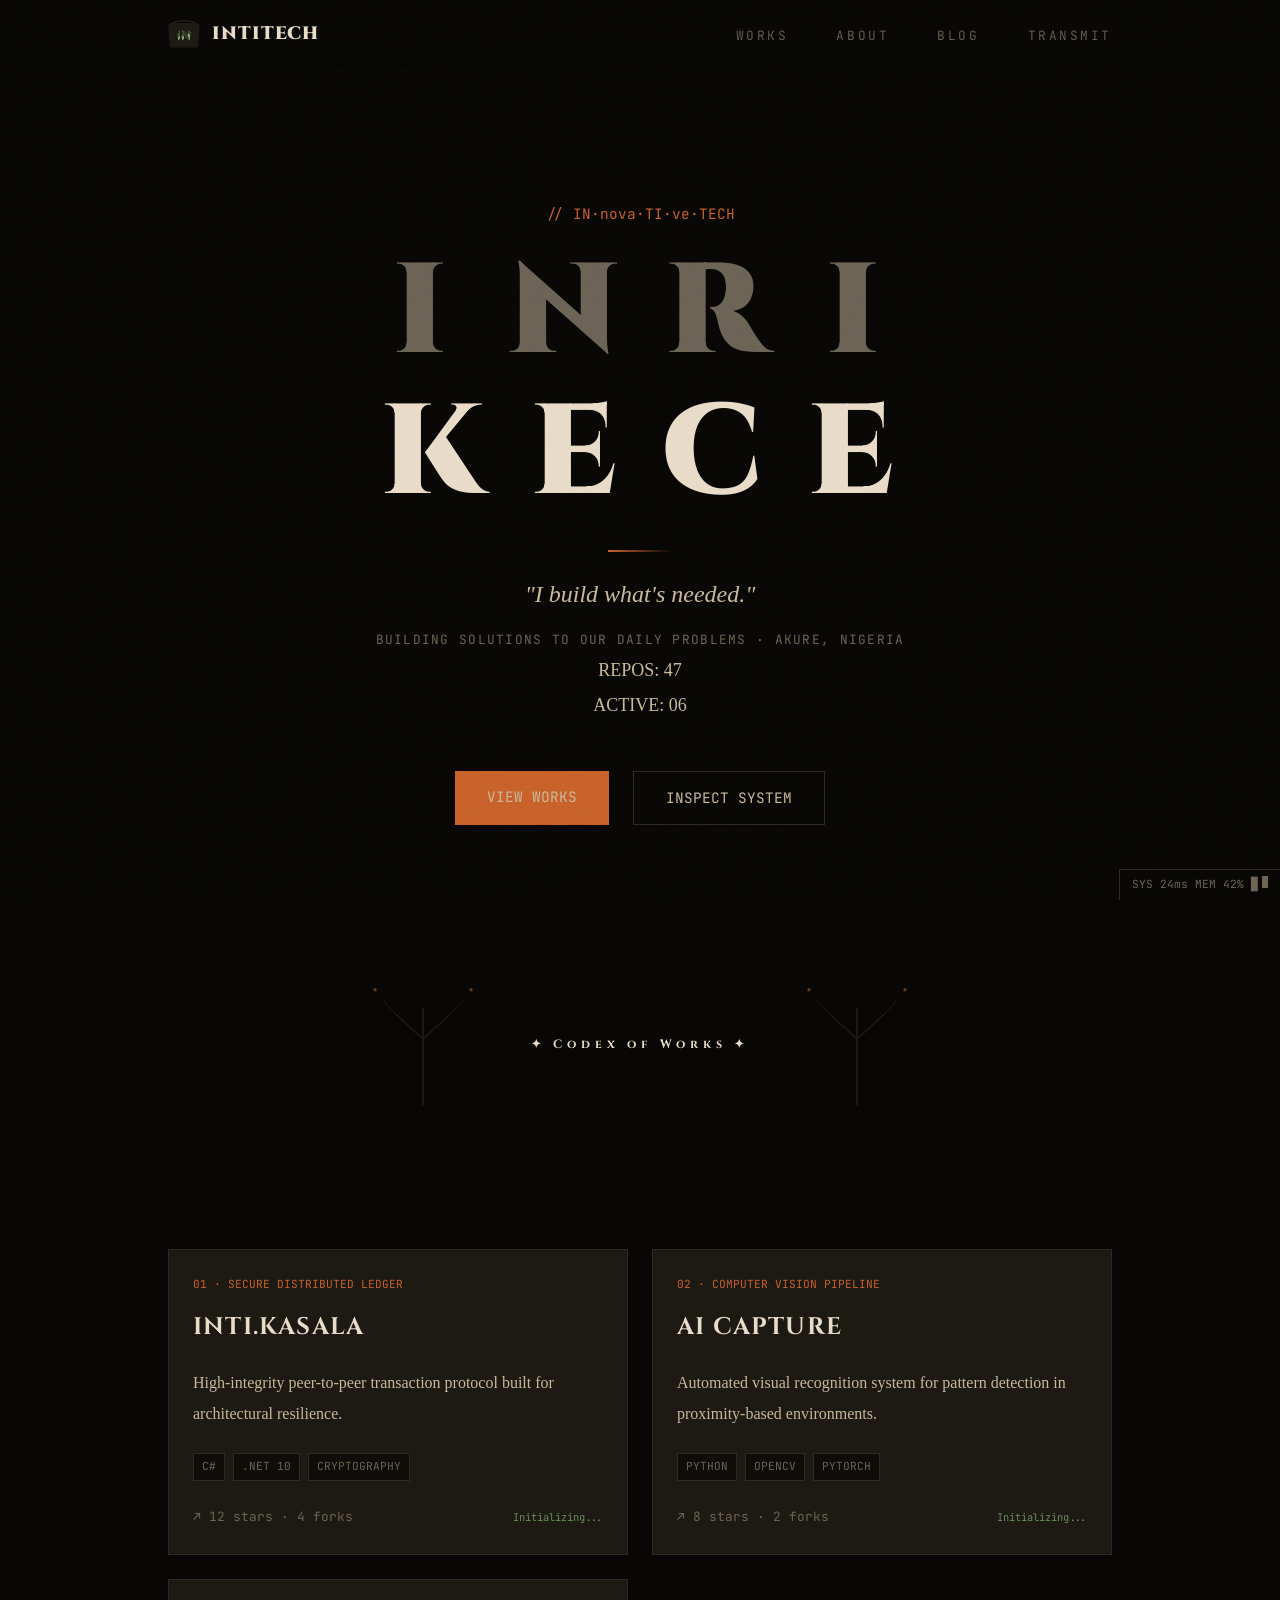
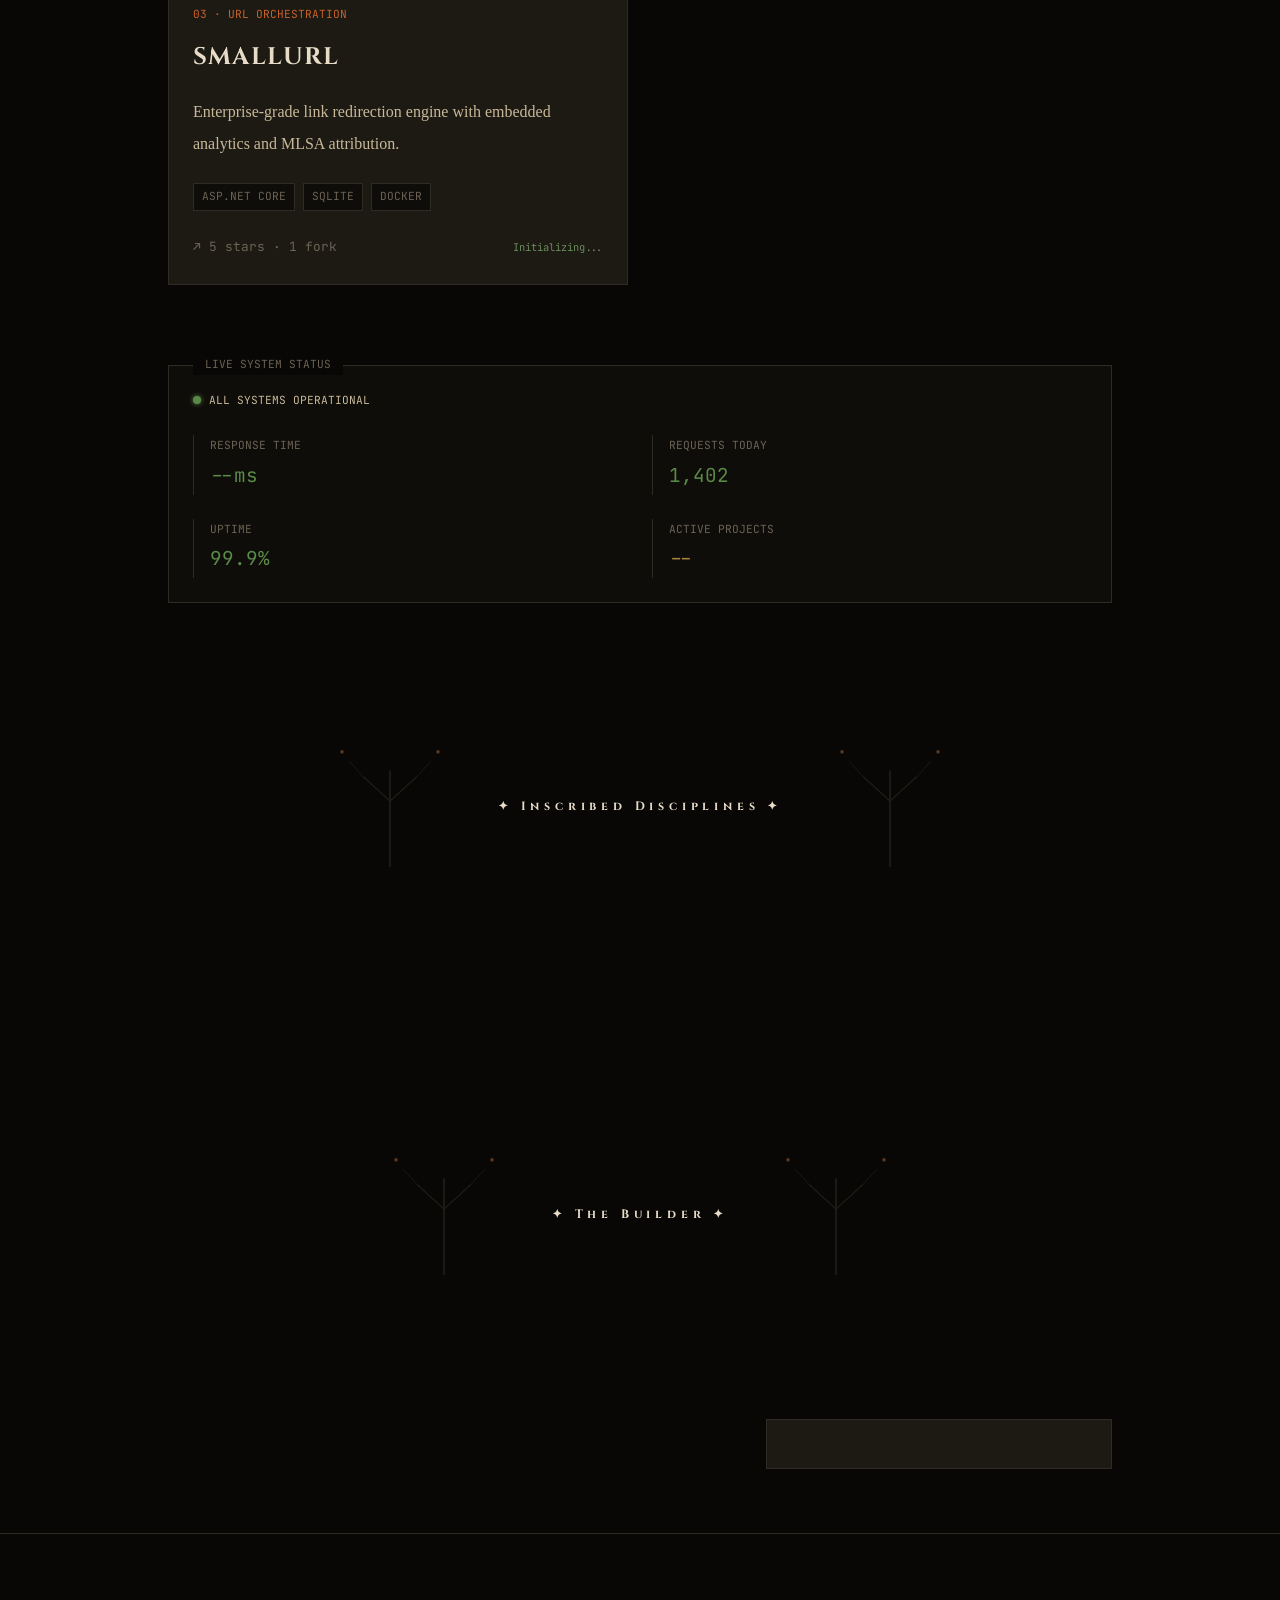
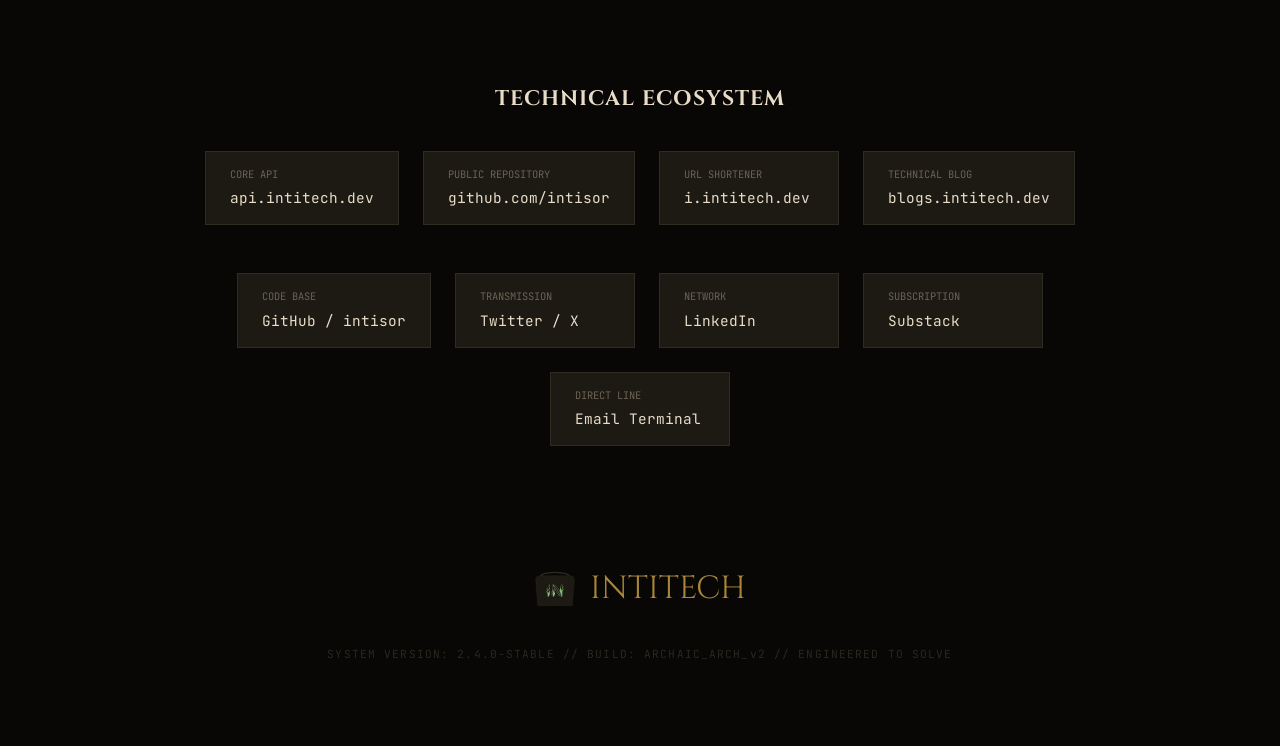
==== index.html @ 41f49d47 "fix: add personalization" ====
<!DOCTYPE html>
<html lang="en">
<head>
    <meta charset="UTF-8">
    <meta name="viewport" content="width=device-width, initial-scale=1.0">
    <title>INTITECH — I build what's needed.</title>
    <meta name="description" content="INTITECH — The personal brand of Abdulawwal Intisor Mawupego. Backend Engineer building fast, resource-efficient systems. Akure, Nigeria.">
    
    <!-- Google Fonts -->
    <link rel="preconnect" href="https://fonts.googleapis.com">
    <link rel="preconnect" href="https://fonts.gstatic.com" crossorigin>
    <link href="https://fonts.googleapis.com/css2?family=Cinzel:wght@400;700;900&family=IM+Fell+English:ital@0;1&family=JetBrains+Mono:wght@300;400;500&display=swap" rel="stylesheet">
    
    <link rel="stylesheet" href="style.css">
    <link rel="icon" type="image/svg+xml" href="favicon.svg">
    
    <!-- SVG Symbols Library -->
    <svg style="display: none;">
        <!-- Karakul Cap Logo (High-Fidelity) -->
        <symbol id="karakul-cap" viewBox="-60 -20 120 120">
            <!-- Shadow -->
            <ellipse cx="0" cy="90" rx="52" ry="4" fill="#080705" opacity="0.5"/>
            <!-- Karakul Cap Body -->
            <path class="cap-body" d="M -52 90 L -58 12 Q -58 0 -44 0 L 44 0 Q 58 0 58 12 L 52 90 Z" fill="#1c1a13"/>
            <!-- Folded Rim (High-Fidelity) -->
            <path class="cap-rim" d="M -44 0 Q -44 -10 0 -12 Q 44 -10 44 0 L 38 0 Q 38 -6 0 -8 Q -38 -6 -38 0 Z" fill="#2e2b22"/>
            <!-- Center Seam -->
            <line class="cap-seam" x1="0" y1="-8" x2="0" y2="90" stroke="#2e2b22" stroke-width="0.5" stroke-dasharray="2 1"/>

            <!-- Leaf Venation "IN" Geometry (High-Fidelity Extract) -->
            <g class="vein-letters" fill="var(--sprout)" stroke="none">
                <path d="M158.600 170.383 C 149.532 175.714,145.675 184.743,145.319 201.469 C 145.080 212.722,145.095 212.679,142.597 208.916 C 141.783 207.690,140.612 206.128,139.995 205.444 C 139.378 204.760,138.541 203.804,138.136 203.320 C 137.062 202.036,133.492 199.200,132.950 199.200 C 131.736 199.200,132.080 200.529,133.656 201.930 C 136.698 204.632,138.218 206.189,139.194 207.600 C 139.726 208.370,140.276 209.090,140.415 209.200 C 140.924 209.602,143.104 213.894,143.977 216.215 C 144.752 218.275,144.905 219.636,145.092 226.194 C 145.335 234.676,145.156 235.042,142.962 230.559 C 142.381 229.371,141.747 228.400,141.553 228.400 C 141.359 228.400,141.200 228.164,141.200 227.875 C 141.200 227.587,140.885 227.002,140.500 226.575 C 140.115 226.148,139.262 225.079,138.604 224.200 C 136.574 221.485,133.079 218.369,132.200 218.490 C 130.893 218.670,131.241 219.317,134.501 222.773 C 139.005 227.546,142.199 232.634,143.558 237.200 C 143.852 238.190,144.274 239.540,144.494 240.200 C 144.714 240.860,144.987 245.960,145.099 251.533 C 145.316 262.275,145.342 262.397,147.231 261.649 C 149.295 260.832,154.275 256.185,156.289 253.198 C 157.933 250.759,159.577 247.091,160.321 244.200 C 160.547 243.320,160.964 241.880,161.247 241.000 C 161.779 239.346,162.314 172.107,161.811 170.103 C 161.515 168.923,161.008 168.967,158.600 170.383 M183.887 169.446 C 183.729 169.604,183.599 177.038,183.597 185.967 C 183.594 203.722,183.370 206.970,181.813 211.889 C 180.953 214.606,178.077 220.437,177.220 221.200 C 177.097 221.310,176.509 222.053,175.915 222.850 C 175.321 223.648,173.635 225.484,172.167 226.930 C 170.380 228.690,169.577 229.764,169.737 230.179 C 170.106 231.141,170.665 230.937,172.709 229.100 C 174.562 227.434,175.040 226.948,177.050 224.679 C 178.308 223.259,182.000 217.622,182.000 217.120 C 182.000 216.691,183.009 215.600,183.405 215.600 C 183.850 215.600,183.318 229.324,182.824 230.600 C 180.747 235.967,176.673 241.320,171.900 244.953 C 170.321 246.155,169.994 247.069,171.005 247.457 C 172.331 247.966,180.272 240.474,181.679 237.387 C 181.926 236.844,182.280 236.400,182.464 236.400 C 182.649 236.400,182.800 236.130,182.800 235.800 C 182.800 235.470,182.980 235.200,183.200 235.200 C 183.459 235.200,183.600 239.859,183.600 248.376 C 183.600 262.833,183.519 262.422,186.144 261.226 C 189.199 259.834,192.030 257.477,194.343 254.400 C 194.922 253.630,195.486 252.910,195.598 252.800 C 196.741 251.670,199.275 244.733,199.815 241.255 C 199.964 240.295,200.101 232.150,200.120 223.155 C 200.139 214.160,200.222 206.800,200.306 206.800 C 200.723 206.800,201.575 208.156,203.324 211.606 C 207.090 219.032,210.354 224.732,213.946 230.156 C 216.131 233.456,219.637 238.472,219.986 238.800 C 220.104 238.910,220.828 239.810,221.596 240.800 C 227.142 247.950,235.831 255.393,242.000 258.276 C 246.832 260.534,247.617 260.806,251.744 261.653 C 254.953 262.312,254.705 263.788,254.917 242.727 C 255.072 227.363,255.222 223.424,255.715 221.800 C 258.117 213.884,260.510 209.853,266.091 204.323 C 268.518 201.918,269.263 200.400,268.017 200.400 C 266.645 200.400,258.819 208.471,258.805 209.900 C 258.802 210.175,258.641 210.400,258.447 210.400 C 258.252 210.400,257.990 210.715,257.864 211.100 C 257.500 212.210,255.796 214.935,255.379 215.074 C 255.150 215.150,255.000 212.539,255.000 208.500 C 255.000 201.153,255.456 199.199,258.071 195.328 C 258.692 194.408,259.200 193.545,259.200 193.411 C 259.200 192.837,264.722 187.276,266.488 186.069 C 268.017 185.025,268.308 183.600,266.993 183.600 C 265.666 183.600,259.729 189.100,257.496 192.400 C 254.812 196.365,255.022 197.133,254.800 182.542 L 254.600 169.400 253.518 169.473 C 250.182 169.697,240.800 179.043,240.800 182.141 C 240.800 182.416,240.651 182.811,240.470 183.020 C 240.288 183.229,239.907 184.210,239.623 185.200 C 239.339 186.190,238.917 187.540,238.684 188.200 C 238.429 188.924,238.195 195.322,238.094 204.321 C 237.907 220.935,237.956 220.725,235.421 215.774 C 231.993 209.078,228.459 202.960,226.888 201.000 C 226.711 200.780,225.958 199.700,225.213 198.600 C 215.675 184.510,201.661 173.398,189.400 170.205 C 186.413 169.427,184.210 169.124,183.887 169.446 M159.800 182.463 C 159.800 192.433,159.285 195.540,157.500 196.333 C 157.335 196.407,157.200 196.645,157.200 196.862 C 157.200 197.079,156.975 197.486,156.700 197.765 C 156.425 198.045,155.750 198.870,155.200 199.600 C 154.650 200.330,154.017 201.123,153.794 201.363 C 152.502 202.754,150.743 205.304,149.630 207.400 C 147.225 211.931,146.996 211.244,147.312 200.439 C 147.696 187.337,149.966 180.905,156.327 174.896 C 159.941 171.483,159.800 171.177,159.800 182.463 M252.600 193.200 C 252.600 214.508,252.502 215.696,251.023 212.344 C 250.230 210.546,247.368 205.596,245.621 203.000 C 244.335 201.089,242.800 197.839,242.800 197.028 C 242.800 196.709,242.644 196.351,242.453 196.233 C 242.262 196.115,241.994 195.249,241.856 194.309 C 241.719 193.369,241.491 191.990,241.350 191.244 C 240.404 186.250,244.609 177.747,250.000 173.754 C 252.737 171.727,252.600 170.702,252.600 193.200 M193.187 173.609 C 193.524 173.778,195.060 174.513,196.600 175.243 C 203.908 178.706,212.720 185.985,218.825 193.600 C 219.795 194.810,220.697 195.890,220.828 196.000 C 221.060 196.193,225.789 203.036,226.600 204.352 C 231.162 211.747,239.200 227.600,239.200 229.201 C 239.200 229.426,239.359 229.923,239.553 230.305 C 239.881 230.950,240.246 231.813,241.159 234.100 C 241.357 234.595,241.792 235.630,242.126 236.400 C 242.461 237.170,243.036 238.610,243.404 239.600 C 244.259 241.895,244.802 243.220,245.247 244.095 C 245.441 244.477,245.600 244.970,245.600 245.192 C 245.600 245.413,246.613 247.942,247.851 250.813 C 250.818 257.693,250.366 257.778,244.935 251.366 C 244.019 250.285,242.939 249.010,242.535 248.534 C 242.131 248.057,241.499 247.307,241.131 246.866 C 238.269 243.434,225.600 223.472,225.600 222.394 C 225.600 222.177,225.441 222.000,225.247 222.000 C 225.052 222.000,224.793 221.685,224.670 221.300 C 224.548 220.915,223.834 219.520,223.084 218.200 C 222.333 216.880,221.215 214.900,220.598 213.800 C 219.981 212.700,218.219 209.730,216.682 207.200 C 215.145 204.670,213.538 201.984,213.112 201.231 C 212.195 199.612,209.168 195.087,208.811 194.800 C 208.674 194.690,208.125 193.970,207.592 193.200 C 206.346 191.401,206.664 191.816,202.031 185.963 C 199.838 183.193,196.189 179.079,193.922 176.820 C 189.831 172.744,189.620 171.822,193.187 173.609 M193.155 179.100 C 195.309 181.245,197.955 184.080,199.036 185.400 C 200.116 186.720,201.099 187.890,201.219 188.000 C 201.340 188.110,201.874 188.830,202.406 189.600 C 202.938 190.370,203.598 191.232,203.873 191.515 C 204.147 191.798,204.687 192.563,205.072 193.215 C 205.457 193.867,205.914 194.400,206.086 194.400 C 206.259 194.400,206.400 194.625,206.401 194.900 C 206.401 195.175,206.941 196.030,207.600 196.800 C 208.259 197.570,208.799 198.425,208.799 198.700 C 208.800 198.975,208.951 199.200,209.136 199.200 C 209.320 199.200,209.682 199.605,209.940 200.100 C 210.198 200.595,210.722 201.479,211.104 202.065 C 212.184 203.718,217.377 212.391,218.490 214.400 C 219.038 215.390,219.872 216.875,220.343 217.700 C 221.688 220.054,222.807 222.064,223.740 223.800 C 224.213 224.680,224.690 225.490,224.800 225.600 C 224.910 225.710,225.242 226.230,225.538 226.755 C 226.994 229.341,227.795 230.658,231.404 236.400 C 233.547 239.810,235.422 242.690,235.570 242.800 C 235.718 242.910,236.271 243.630,236.800 244.400 C 237.329 245.170,237.861 245.890,237.982 246.000 C 238.103 246.110,239.012 247.279,240.001 248.597 C 240.990 249.916,243.385 252.644,245.322 254.660 C 248.487 257.953,249.289 259.479,247.316 258.456 C 246.922 258.251,245.340 257.487,243.800 256.756 C 237.760 253.892,229.393 247.107,224.368 241.000 C 221.961 238.074,218.372 233.114,216.263 229.800 C 211.810 222.800,210.672 220.983,209.745 219.400 C 208.452 217.193,199.588 199.501,198.421 196.800 C 195.654 190.393,190.823 180.015,188.507 175.500 C 187.883 174.285,189.848 175.807,193.155 179.100 M187.954 179.059 C 188.749 180.612,189.920 183.034,190.556 184.441 C 191.191 185.849,192.384 188.440,193.206 190.200 C 198.285 201.071,198.000 199.447,198.000 217.466 C 198.000 225.900,197.851 232.800,197.670 232.800 C 197.488 232.800,196.462 231.090,195.390 229.000 C 194.317 226.910,193.296 225.200,193.120 225.200 C 192.944 225.200,192.800 225.007,192.800 224.772 C 192.800 224.537,192.242 223.533,191.560 222.541 C 186.474 215.150,185.865 212.024,185.699 192.460 C 185.544 174.139,185.516 174.300,187.954 179.059 M159.921 206.719 L 159.733 215.839 158.464 218.219 C 157.766 219.529,156.646 221.230,155.975 222.000 C 153.530 224.805,149.883 229.819,149.069 231.495 C 148.610 232.439,148.047 233.149,147.817 233.073 C 147.238 232.881,147.062 223.349,147.569 219.528 C 148.534 212.239,150.776 208.035,158.784 198.500 C 160.065 196.974,160.114 197.332,159.921 206.719 M242.276 201.141 C 242.878 202.384,243.512 203.460,243.685 203.533 C 243.858 203.607,244.000 203.987 C 244.000 204.164,245.129 206.174,246.510 208.454 C 252.233 217.907,252.445 218.941,252.690 238.538 C 252.934 258.015,252.908 258.090,249.160 248.600 C 248.030 245.740,246.839 242.770,246.512 242.000 C 246.186 241.230,245.757 240.195,245.559 239.700 C 245.362 239.205,245.032 238.395,244.826 237.900 C 244.621 237.405,244.224 236.280,243.945 235.400 C 243.665 234.520,243.293 233.629,243.118 233.420 C 242.943 233.211,242.800 232.804,242.800 232.516 C 242.800 232.227,242.464 231.228,242.052 230.296 C 240.510 226.798,240.396 225.594,240.297 211.734 C 240.191 196.865,240.195 196.846,242.276 201.141 M187.286 219.100 C 188.368 221.245,189.303 222.903,189.600 223.200 C 189.787 223.387,190.322 224.298,191.362 226.200 C 191.603 226.640,191.890 227.090,192.000 227.200 C 192.110 227.310,192.442 227.830,192.738 228.355 C 193.033 228.880,193.592 229.873,193.979 230.562 C 197.693 237.175,197.593 245.439,193.724 251.787 C 192.257 254.192,187.208 258.800,186.038 258.800 C 185.552 258.800,185.383 217.950,185.867 217.467 C 186.266 217.068,186.256 217.057,187.286 219.100 M159.885 229.710 C 159.664 237.929,159.260 241.509,158.353 243.295 C 158.159 243.677,158.000 244.264,158.000 244.600 C 158.000 244.936,157.836 245.523,157.635 245.905 C 157.434 246.287,156.786 247.645,156.195 248.922 C 154.549 252.477,149.283 258.749,147.908 258.791 C 146.693 258.828,147.089 242.399,148.404 238.200 C 149.336 235.224,151.596 230.598,152.726 229.351 C 153.101 228.938,154.031 227.790,154.793 226.800 C 155.556 225.810,156.283 224.910,156.409 224.800 C 156.535 224.690,157.063 223.970,157.581 223.200 C 158.474 221.874,159.529 220.800,159.939 220.800 C 160.042 220.800,160.018 224.810,159.885 229.710" transform="translate(0, 45) scale(0.4) translate(-200, -215.5)" fill-rule="evenodd" />
            </g>
        </symbol>

        <!-- Branching Fractal (Row 4 - Ornament B) -->
        <symbol id="branch-fractal" viewBox="-50 -100 100 100">
            <line x1="0" y1="0" x2="0" y2="-80" stroke="currentColor" stroke-width="1.5" stroke-linecap="round"/>
            <line x1="0" y1="-55" x2="-22" y2="-75" stroke="currentColor" stroke-width="1" stroke-linecap="round"/>
            <line x1="0" y1="-55" x2="22" y2="-75" stroke="currentColor" stroke-width="1" stroke-linecap="round"/>
            <line x1="-22" y1="-75" x2="-34" y2="-88" stroke="currentColor" stroke-width="0.7" stroke-linecap="round"/>
            <line x1="22" y1="-75" x2="34" y2="-88" stroke="currentColor" stroke-width="0.7" stroke-linecap="round"/>
            <circle cx="-40" cy="-96" r="1.5" fill="var(--ember)" />
            <circle cx="40" cy="-96" r="1.5" fill="var(--ember)" />
        </symbol>

        <!-- Fibonacci Spiral (Row 4 - Ornament A) -->
        <symbol id="phi-spiral" viewBox="-60 -30 120 100">
            <path d="M 0 0 Q 8 0 8 8 M 8 8 Q 8 16 0 16 M 0 16 Q -16 16 -16 0 M -16 0 Q -16 -24 8 -24 M 8 -24 Q 47 -24 47 16 M 47 16 Q 47 55 8 55 M 8 55 Q -55 55 -55 -7" fill="none" stroke="currentColor" stroke-width="0.5" />
        </symbol>

        <!-- Single Leaf Accent -->
        <symbol id="leaf-accent" viewBox="-20 -50 40 100">
            <path d="M 0 -45 Q 18 -30 20 0 Q 18 28 0 38 Q -14 28 -16 0 Q -14 -28 0 -45 Z" fill="none" stroke="currentColor" stroke-width="0.5" opacity="0.3" />
            <line x1="0" y1="-42" x2="0" y2="36" stroke="currentColor" stroke-width="1.2" stroke-linecap="round" />
            <line x1="0" y1="-28" x2="-10" y2="-18" stroke="currentColor" stroke-width="0.7" stroke-linecap="round" />
            <line x1="0" y1="-28" x2="12" y2="-18" stroke="currentColor" stroke-width="0.7" stroke-linecap="round" />
        </symbol>
    </svg>
</head>
<body>

    <!-- Sticky Header -->
    <header class="main-header">
        <div class="container nav-wrap">
            <div class="nav-logo">
                <svg width="32" height="32" viewBox="0 0 120 120"><use href="#karakul-cap" /></svg>
                <span class="cinzel">INTITECH</span>
            </div>
            <nav>
                <ul class="nav-links mono">
                    <li><a href="#works">Works</a></li>
                    <li><a href="#about">About</a></li>
                    <li><a href="https://blogs.intitech.dev" target="_blank">Blog</a></li>
                    <li><a href="#contact">Transmit</a></li>
                </ul>
            </nav>
        </div>
    </header>

    <!-- Hero Section -->
    <section class="hero">
        <!-- Background Ornaments -->


        <div class="ornament-dots" id="phyllotaxis"></div>

        <div class="hero-content">
            <p class="eyebrow">// IN·nova·TI·ve·TECH</p>
            <h1 class="hero-name">
                <div class="inti-word">
                    <span class="shuffle-letter" data-target="I">A</span>
                    <span class="shuffle-letter" data-target="N">A</span>
                    <span class="shuffle-letter" data-target="T">A</span>
                    <span class="shuffle-letter" data-target="I">A</span>
                </div>
                <div class="tech-word">
                    <span class="shuffle-letter" data-target="T">A</span>
                    <span class="shuffle-letter" data-target="E">A</span>
                    <span class="shuffle-letter" data-target="C">A</span>
                    <span class="shuffle-letter" data-target="H">A</span>
                </div>
            </h1>
            <div class="hero-divider"></div>
            <p class="hero-tagline">
                "I build what's needed."<br>
            </p>
            <p class="hero-subtag">BUILDING SOLUTIONS TO OUR DAILY PROBLEMS · AKURE, NIGERIA</p>
            
            <div class="hero-pulse" id="system-pulse">
                <div class="pulse-item">
                    <span class="pulse-label">REPOS:</span>
                    <span class="pulse-value" id="repo-count">47</span>
                </div>
                <div class="pulse-item">
                    <span class="pulse-label">ACTIVE:</span>
                    <span class="pulse-value" id="active-projects-count-hero">06</span>
                </div>
            </div>

            <div class="hero-ctas">
                <a href="#works" class="btn btn-primary">View Works</a>
                <a href="#about" class="btn btn-ghost">Inspect System</a>
            </div>
        </div>
    </section>

    <!-- Works Section -->
    <div class="section-divider">
        <svg class="ornament-branch" style="transform: scaleX(-1);"><use href="#branch-fractal" /></svg>
        <span>✦ Codex of Works ✦</span>
        <svg class="ornament-branch"><use href="#branch-fractal" /></svg>
    </div>
    <section id="works" class="container">
        <div class="pgrid" id="project-grid">
            <!-- Initial Projects (Will be updated by API) -->
            <div class="pcard">
                <div class="ptag">01 · SECURE DISTRIBUTED LEDGER</div>
                <h3 class="pname">Inti.Kasala</h3>
                <p class="pdesc">High-integrity peer-to-peer transaction protocol built for architectural resilience.</p>
                <div class="pstack">
                    <span class="spill">C#</span>
                    <span class="spill">.NET 10</span>
                    <span class="spill">CRYPTOGRAPHY</span>
                </div>
                <div class="pfooter">
                    <div class="pmet">↗ 12 stars · 4 forks</div>
                    <div class="pwork mono">Initializing...</div>
                </div>
            </div>
            <div class="pcard">
                <div class="ptag">02 · COMPUTER VISION PIPELINE</div>
                <h3 class="pname">AI Capture</h3>
                <p class="pdesc">Automated visual recognition system for pattern detection in proximity-based environments.</p>
                <div class="pstack">
                    <span class="spill">PYTHON</span>
                    <span class="spill">OPENCV</span>
                    <span class="spill">PYTORCH</span>
                </div>
                <div class="pfooter">
                    <div class="pmet">↗ 8 stars · 2 forks</div>
                    <div class="pwork mono">Initializing...</div>
                </div>
            </div>
            <div class="pcard">
                <div class="ptag">03 · URL ORCHESTRATION</div>
                <h3 class="pname">SmallURL</h3>
                <p class="pdesc">Enterprise-grade link redirection engine with embedded analytics and MLSA attribution.</p>
                <div class="pstack">
                    <span class="spill">ASP.NET CORE</span>
                    <span class="spill">SQLITE</span>
                    <span class="spill">DOCKER</span>
                </div>
                <div class="pfooter">
                    <div class="pmet">↗ 5 stars · 1 fork</div>
                    <div class="pwork mono">Initializing...</div>
                </div>
            </div>
        </div>

        <!-- Live System Status -->
        <div class="system-panel">
            <div class="panel-label">LIVE SYSTEM STATUS</div>
            <div class="status-row">
                <div class="status-dot"></div>
                <span>ALL SYSTEMS OPERATIONAL</span>
            </div>
            <div class="metrics-grid">
                <div class="metric-cell">
                    <div class="m-label">RESPONSE TIME</div>
                    <div class="m-value" id="latency">--ms</div>
                </div>
                <div class="metric-cell">
                    <div class="m-label">REQUESTS TODAY</div>
                    <div class="m-value" id="sys-requests">1,402</div>
                </div>
                <div class="metric-cell">
                    <div class="m-label">UPTIME</div>
                    <div class="m-value">99.9%</div>
                </div>
                <div class="metric-cell">
                    <div class="m-label">ACTIVE PROJECTS</div>
                    <div class="m-value gold" id="active-projects-count">--</div>
                </div>
            </div>
        </div>
    </section>

    <!-- Disciplines -->
    <div class="section-divider">
        <svg class="ornament-branch" style="transform: scaleX(-1);"><use href="#branch-fractal" /></svg>
        <span>✦ Inscribed Disciplines ✦</span>
        <svg class="ornament-branch"><use href="#branch-fractal" /></svg>
    </div>
    <section class="container">
        <div class="swall">
            <div class="sinscription" id="skills-wall">
                <!-- Skills will be injected here -->
            </div>
        </div>
    </section>

    <!-- About Section -->
    <div class="section-divider">
        <svg class="ornament-branch" style="transform: scaleX(-1);"><use href="#branch-fractal" /></svg>
        <span>✦ The Builder ✦</span>
        <svg class="ornament-branch"><use href="#branch-fractal" /></svg>
    </div>
    <section id="about" class="container">
        <div class="about-wrap">
            <div class="about-text" id="about-bio">
                <!-- Bio will be injected here -->
            </div>
                <div class="about-meta reveal" id="about-meta-list">
                    <!-- Meta info will be injected here -->
                </div>
            </div>
        </section>

    <!-- Footer -->
    <footer id="contact">
        <div class="container">
            <div class="ecosystem-header">
                <h3 class="cinzel" style="color: var(--script); margin-bottom: 2rem;">Technical Ecosystem</h3>
            </div>
            
            <div class="ecosystem-grid">
                <a href="https://api.intitech.dev" class="endpoint-link" target="_blank">
                    <span class="e-label">Core API</span>
                    <span class="e-url">api.intitech.dev</span>
                </a>
                <a href="https://github.com/intisor" class="endpoint-link" target="_blank">
                    <span class="e-label">Public Repository</span>
                    <span class="e-url">github.com/intisor</span>
                </a>
                <a href="https://i.intitech.dev" class="endpoint-link" target="_blank">
                    <span class="e-label">URL Shortener</span>
                    <span class="e-url">i.intitech.dev</span>
                </a>
                <a href="https://blogs.intitech.dev" class="endpoint-link" target="_blank">
                    <span class="e-label">Technical Blog</span>
                    <span class="e-url">blogs.intitech.dev</span>
                </a>
            </div>

            <div class="ecosystem-grid socials-row">
                <a href="https://github.com/intisor" class="endpoint-link" target="_blank">
                    <span class="e-label">Code Base</span>
                    <span class="e-url">GitHub / intisor</span>
                </a>
                <a href="https://x.com/intitechdev" class="endpoint-link" target="_blank">
                    <span class="e-label">Transmission</span>
                    <span class="e-url">Twitter / X</span>
                </a>
                <a href="https://linkedin.com/in/intitechdev" class="endpoint-link" target="_blank">
                    <span class="e-label">Network</span>
                    <span class="e-url">LinkedIn</span>
                </a>
                <a href="https://intitech.substack.com" class="endpoint-link" target="_blank">
                    <span class="e-label">Subscription</span>
                    <span class="e-url">Substack</span>
                </a>
                <a href="mailto:hello@intitech.dev" class="endpoint-link">
                    <span class="e-label">Direct Line</span>
                    <span class="e-url">Email Terminal</span>
                </a>
            </div>

            </div>

            <div class="flogo">
                <svg width="40" height="40" viewBox="0 0 120 120" style="margin-right: 15px;"><use href="#karakul-cap" /></svg>
                INTITECH
            </div>
            <p class="mono" style="font-size: 0.7rem; color: var(--sediment); letter-spacing: 0.1em; text-align: center;">
                SYSTEM VERSION: 2.4.0-STABLE // BUILD: ARCHAIC_ARCH_v2 // ENGINEERED TO SOLVE
            </p>
        </div>
    </footer>

    <!-- Ticker -->
    <div class="bottom-ticker">
        SYS <span id="ticker-lat">24</span>ms  MEM 42%  █<span class="cursor"></span>
    </div>

    <script src="script.js"></script>
    
    <!-- JSON-LD -->
    <script type="application/ld+json">
    {
      "@context": "https://schema.org",
      "@graph": [
        {
          "@type": "Person",
          "@id": "https://intitech.dev/#person",
          "name": "Abdulawwal Intisor Mawupego",
          "alternateName": ["Intitech", "Intisor Abdulawwal", "Abdulawwal Intisor"],
          "url": "https://intitech.dev",
          "jobTitle": "Backend Engineer",
          "nationality": "Nigerian",
          "address": { "addressLocality": "Akure", "addressCountry": "NG" },
          "alumniOf": { "name": "Federal University of Technology Akure" },
          "sameAs": [
            "https://github.com/intisor",
            "https://x.com/intitechdev",
            "https://linkedin.com/in/intitechdev",
            "https://intitech.substack.com"
          ]
        }
      ]
    }
    </script>
</body>
</html>
---- style.css ----
:root {
    /* Soil (dark backgrounds) */
    --void: #080705; /* page background */
    --deep-earth: #0f0d09; /* primary surface */
    --topsoil: #1c1a13; /* card backgrounds */
    --sediment: #2e2b22; /* all borders/dividers */
    --ash: #6b6355; /* muted/secondary text */

    /* Clay (warm text/surface) */
    --parchment: #c9b99a; /* primary body text */
    --script: #e8dcc8; /* headings */
    --raw-clay: #a08060; /* mid-tone */
    --terracotta: #7a4f35; /* warm accent */

    /* Heat (primary actions) */
    --ember: #c8612a; /* primary CTA, links, active states */
    --ember-dim: #4a2410; /* ember hover backgrounds */
    --gold: #a8873a; /* logo text */
    --dry-grass: #8a7a2e; /* bridge */

    /* Growth (agro greens) */
    --deep-root: #1a2e1a;
    --moss: #3d5c35;
    --canopy: #5a8a48;
    --sprout: #8ab87a;
    --dew: #c2ddb8;

    /* Spacing */
    --space-xs: 8px;
    --space-sm: 16px;
    --space-md: 24px;
    --space-lg: 48px;
    --space-xl: 80px;
    --section-gap: 120px;
}

* {
    margin: 0;
    padding: 0;
    box-sizing: border-box;
}

html {
    scroll-behavior: smooth;
    background-color: var(--void);
}

a, a:link, a:visited, a:hover, a:active {
    text-decoration: none;
    color: inherit;
}

body {
    background-color: var(--void);
    color: var(--parchment);
    font-family: 'IM Fell English', serif;
    font-size: 16px; /* Base font size slightly smaller for mobile */
    line-height: 1.8;
    overflow-x: hidden;
    position: relative;
}

@media (min-width: 768px) {
    body {
        font-size: 18px;
        line-height: 1.95;
    }
}

/* Texture Overlay */
body::before {
    content: "";
    position: fixed;
    top: 0;
    left: 0;
    width: 100%;
    height: 100%;
    pointer-events: none;
    z-index: 9999;
    opacity: 0.05;
    background-image: url("data:image/svg+xml,%3Csvg viewBox='0 0 200 200' xmlns='http://www.w3.org/2000/svg'%3E%3Cfilter id='noiseFilter'%3E%3CfeTurbulence type='fractalNoise' baseFrequency='0.65' numOctaves='3' stitchTiles='stitch'/%3E%3C/filter%3E%3Crect width='100%25' height='100%25' filter='url(%23noiseFilter)'/%3E%3C/svg%3E");
    mix-blend-mode: overlay;
}

/* Typography */
h1, h2, h3, .cinzel {
    font-family: 'Cinzel', serif;
    text-transform: uppercase;
    letter-spacing: 0.05em;
    color: var(--script);
}

.mono {
    font-family: 'JetBrains Mono', monospace;
    font-weight: 300;
}

/* Layout Utilities */
.container {
    width: 100%;
    max-width: 1200px;
    margin-left: auto;
    margin-right: auto;
    padding: 2rem 1.25rem; /* Default mobile padding */
    box-sizing: border-box;
}

@media (max-width: 340px) { .container { padding-left: 1rem; padding-right: 1rem; } }
@media (min-width: 640px) { .container { padding: 3rem 2.5rem; } }
@media (min-width: 768px) { .container { padding: 4rem 5rem; } }
@media (min-width: 1024px) { .container { padding: 4rem 6rem; } }
@media (min-width: 1280px) { .container { padding: 4rem 8rem; } }

section {
    padding: var(--space-xl) 0; /* Smaller mobile padding */
    position: relative;
}

@media (min-width: 768px) {
    section {
        padding: var(--section-gap) 0;
    }
}

/* Header */
.main-header {
    position: fixed;
    top: 0;
    left: 0;
    width: 100%;
    padding: var(--space-sm) 0;
    z-index: 1000;
    background: linear-gradient(to bottom, var(--void) 60%, transparent);
    backdrop-filter: blur(8px);
}

.main-header .container {
    padding-top: 0;
    padding-bottom: 0;
}

.nav-wrap {
    display: flex;
    justify-content: space-between;
    align-items: center;
}

.nav-logo {
    display: flex;
    align-items: center;
    gap: 12px;
    font-weight: 900;
    color: var(--gold);
}

.nav-links {
    display: flex;
    gap: var(--space-lg);
    list-style: none;
}

.nav-links a {
    text-decoration: none;
    color: var(--ash);
    font-size: 0.8rem;
    text-transform: uppercase;
    letter-spacing: 0.2em;
    transition: color 0.3s ease;
}

.nav-links a:hover {
    color: var(--ember);
}

/* Hero Section */
.hero {
    min-height: 100vh;
    display: flex;
    flex-direction: column;
    justify-content: center;
    align-items: center;
    text-align: center;
    padding: calc(var(--space-xl) * 2.5) var(--space-md) var(--space-xl);
    position: relative;
    overflow: hidden;
}

.hero-content {
    z-index: 10;
}

.eyebrow {
    font-family: 'JetBrains Mono', monospace;
    color: var(--ember);
    margin-bottom: var(--space-sm);
    font-size: 0.9rem;
}

.hero-name {
    font-size: clamp(3rem, 12vw, 8rem);
    font-weight: 900;
    line-height: 1.1;
    margin: 0;
    display: flex;
    flex-direction: column;
    align-items: center;
}

.inti-word { color: var(--ash); }
.tech-word { color: var(--script); }

.shuffle-letter {
    display: inline-block;
    min-width: 0.7em;
}

.hero-divider {
    width: 4rem;
    height: 2px;
    background: linear-gradient(to right, var(--ember), transparent);
    margin: var(--space-md) auto;
}

.hero-tagline {
    font-style: italic;
    font-size: 1.5rem;
    max-width: 600px;
    margin: 0 auto var(--space-sm);
    line-height: 1.5;
}

.hero-subtag {
    font-family: 'JetBrains Mono', monospace;
    color: var(--ash);
    font-size: 0.8rem;
    letter-spacing: 0.1em;
    max-width: 100%;
    overflow-wrap: anywhere;
}

.hero-ctas {
    margin-top: var(--space-lg);
    display: flex;
    gap: var(--space-md);
    justify-content: center;
}

/* Buttons */
.btn {
    font-family: 'JetBrains Mono', monospace;
    text-transform: uppercase;
    padding: 12px 32px;
    font-size: 0.9rem;
    cursor: pointer;
    transition: all 0.3s ease;
    text-decoration: none;
    display: inline-block;
}

.btn-primary {
    background-color: var(--ember);
    color: var(--script);
    border: none;
}

.btn-primary:hover {
    background-color: var(--ember-dim);
}

.btn-ghost {
    background: transparent;
    border: 1px solid var(--sediment);
    color: var(--ash);
}

.btn-ghost:hover {
    border-color: var(--ember);
    color: var(--script);
}

/* Section Divider */
.section-divider {
    display: flex;
    align-items: center;
    justify-content: center;
    gap: var(--space-lg);
    color: var(--script);
    font-family: 'Cinzel', serif;
    font-size: 0.75rem;
    font-weight: 700;
    letter-spacing: 0.4em;
    padding: var(--space-xl) 0;
    text-align: center;
}

/* Project Cards */
.pgrid {
    display: grid;
    grid-template-columns: repeat(auto-fill, minmax(min(100%, 320px), 1fr));
    gap: var(--space-md);
}

.pcard {
    background-color: var(--topsoil);
    border: 1px solid var(--sediment);
    padding: var(--space-md);
    transition: all 0.3s ease;
    display: flex;
    flex-direction: column;
}

.pcard:hover {
    border-color: var(--ember);
    transform: translateY(-5px);
}

.ptag {
    font-family: 'JetBrains Mono', monospace;
    font-size: 0.7rem;
    color: var(--ember);
    margin-bottom: var(--space-xs);
}

.pname {
    font-size: 1.5rem;
    margin-bottom: var(--space-sm);
}

.pdesc {
    font-size: 1rem;
    color: var(--parchment);
    margin-bottom: var(--space-md);
    flex-grow: 1;
}

.pstack {
    display: flex;
    flex-wrap: wrap;
    gap: 8px;
    margin-bottom: var(--space-md);
}

.spill {
    font-family: 'JetBrains Mono', monospace;
    font-size: 0.7rem;
    padding: 2px 8px;
    background-color: var(--deep-earth);
    color: var(--ash);
    border: 1px solid var(--sediment);
}

.pmet {
    font-family: 'JetBrains Mono', monospace;
    font-size: 0.8rem;
    color: var(--ash);
}

.pfooter {
    display: flex;
    justify-content: space-between;
    align-items: center;
    margin-top: auto;
}

.pwork {
    font-size: 0.65rem;
    color: var(--sprout);
    opacity: 0.8;
}

/* Skills Wall - Stone Inscription Style */
.swall {
    text-align: center;
}

.sinscription {
    display: flex;
    flex-wrap: wrap;
    justify-content: center;
    gap: var(--space-md);
    max-width: 900px;
    margin: 0 auto;
}

.sglyph {
    font-family: 'Cinzel', serif;
    font-size: 1.2rem;
    padding: 10px 20px;
    transition: all 0.3s ease;
}

.sglyph.tier-1 { color: var(--parchment); }
.sglyph.tier-2 { color: var(--ash); }
.sglyph.tier-3 { color: var(--sediment); }

.sglyph:hover {
    color: var(--ember);
    text-shadow: 0 0 10px var(--ember-dim);
}

/* Live System Panel */
.system-panel {
    background-color: var(--deep-earth);
    border: 1px solid var(--sediment);
    padding: var(--space-md);
    margin-top: var(--space-xl);
    position: relative;
}

.panel-label {
    position: absolute;
    top: -12px;
    left: 24px;
    background-color: var(--void);
    padding: 0 12px;
    font-family: 'JetBrains Mono', monospace;
    font-size: 0.7rem;
    color: var(--ash);
}

.status-row {
    display: flex;
    align-items: center;
    gap: 8px;
    font-family: 'JetBrains Mono', monospace;
    font-size: 0.7rem;
    margin-bottom: var(--space-md);
}

.status-dot {
    width: 8px;
    height: 8px;
    background-color: var(--canopy);
    border-radius: 50%;
    box-shadow: 0 0 5px var(--canopy);
    animation: pulse 2s infinite;
}

@keyframes pulse {
    0% { opacity: 1; }
    50% { opacity: 0.4; }
    100% { opacity: 1; }
}

.metrics-grid {
    display: grid;
    grid-template-columns: 1fr 1fr;
    gap: var(--space-md);
}

.metric-cell {
    border-left: 1px solid var(--sediment);
    padding-left: 16px;
}

.m-label {
    font-family: 'JetBrains Mono', monospace;
    font-size: 0.7rem;
    color: var(--ash);
}
/* --- SYSTEM PANEL FOOTER --- */
.system-panel-footer {
    display: grid;
    grid-template-columns: repeat(auto-fit, minmax(150px, 1fr));
    gap: 1.5rem;
    padding: 1.5rem;
    background: rgba(255, 255, 255, 0.02);
    border: 1px solid rgba(255, 255, 255, 0.05);
    border-radius: 8px;
    margin: 3rem 0;
    font-family: 'JetBrains Mono', monospace;
    font-size: 0.75rem;
}

.system-panel-footer .sys-item {
    display: flex;
    flex-direction: column;
    gap: 0.4rem;
}

.system-panel-footer .sys-label {
    color: var(--sediment);
    font-size: 0.65rem;
    letter-spacing: 0.05em;
}

.system-panel-footer .sys-value {
    color: var(--script);
    font-weight: 500;
}

.system-panel-footer .status-ok .sys-value {
    color: var(--sprout);
    text-shadow: 0 0 10px rgba(138, 184, 122, 0.3);
}

@media (max-width: 768px) {
    .system-panel-footer {
        grid-template-columns: 1fr 1fr;
    }
}

.m-value {
    font-family: 'JetBrains Mono', monospace;
    font-size: 1.2rem;
    color: var(--canopy);
}

.m-value.gold { color: var(--gold); }

/* Dynamic Hydration Styles */
.loading-state {
    grid-column: 1 / -1;
    text-align: center;
    padding: var(--space-lg);
    color: var(--ash);
    letter-spacing: 0.5em;
    animation: loading-pulse 2s infinite ease-in-out;
}

@keyframes loading-pulse {
    0%, 100% { opacity: 0.3; transform: scale(0.98); }
    50% { opacity: 0.7; transform: scale(1); }
}

/* About Section */
.about-wrap {
    display: grid;
    grid-template-columns: 1.5fr 1fr;
    gap: var(--space-xl);
    align-items: start;
}

.about-opening {
    font-style: italic;
    font-size: 1.4rem;
    margin-bottom: var(--space-md);
    color: var(--script);
}

.about-text p {
    margin-bottom: var(--space-md);
}

.about-meta {
    background-color: var(--topsoil);
    padding: var(--space-md);
    border: 1px solid var(--sediment);
}

.ameta-row {
    display: flex;
    justify-content: space-between;
    padding: 12px 0;
    border-bottom: 1px solid var(--sediment);
    font-family: 'JetBrains Mono', monospace;
    font-size: 0.8rem;
}

.ameta-row:last-child { border-bottom: none; }

.ameta-label { color: var(--ash); }
.ameta-val { color: var(--script); }

/* Ornaments */
.ornament-spiral {
    position: absolute;
    z-index: -1;
    pointer-events: none;
    stroke: var(--sediment);
    opacity: 0.4;
}

.ornament-dots {
    position: absolute;
    top: 0;
    left: 0;
    width: 100%;
    height: 100%;
    z-index: -1;
    opacity: 0.25;
    pointer-events: none;
}

.ornament-branch {
    width: 120px;
    height: 120px;
    stroke: var(--sediment);
    stroke-width: 1px;
    fill: none;
    opacity: 0.6;
    transition: all 0.5s ease;
    color: var(--sediment);
}

.ornament-branch .tip {
    fill: var(--canopy);
    opacity: 0.5;
}

.section-divider:hover .ornament-branch {
    stroke: var(--ember);
    opacity: 1;
}

/* Leaf Ornament for lists/accents */
.leaf-accent {
    width: 24px;
    height: 24px;
    stroke: var(--sediment);
    fill: none;
    display: inline-block;
    vertical-align: middle;
    margin: 0 8px;
}

/* Footer & Social Ecosystem */
footer {
    padding: var(--space-xl) 0;
    border-top: 1px solid var(--sediment);
    text-align: center;
}

.ecosystem-grid {
    display: flex;
    justify-content: center;
    flex-wrap: wrap;
    gap: var(--space-md);
    margin-bottom: var(--space-lg);
}

.endpoint-link {
    display: flex;
    flex-direction: column;
    align-items: flex-start;
    padding: 12px 24px;
    background-color: var(--topsoil);
    border: 1px solid var(--sediment);
    text-decoration: none;
    transition: all 0.3s ease;
    min-width: 180px;
}

.endpoint-link:hover {
    border-color: var(--ember);
    transform: translateY(-3px);
}

.e-label {
    font-family: 'JetBrains Mono', monospace;
    font-size: 0.65rem;
    color: var(--ash);
    text-transform: uppercase;
}

.e-url {
    font-family: 'JetBrains Mono', monospace;
    font-size: 0.9rem;
    color: var(--script);
}

.endpoint-link:hover .e-url {
    color: var(--ember);
}

.flogo {
    font-family: 'Cinzel', serif;
    font-size: 2rem;
    color: var(--gold);
    margin-bottom: var(--space-md);
    display: flex;
    align-items: center;
    justify-content: center;
}

.flinks {
    list-style: none;
    display: flex;
    justify-content: center;
    gap: var(--space-md);
    margin-bottom: var(--space-md);
}

.flinks a {
    font-family: 'JetBrains Mono', monospace;
    text-decoration: none;
    color: var(--ash);
    font-size: 0.9rem;
}

.flinks a:hover {
    color: var(--ember);
}

.fcopy {
    font-family: 'JetBrains Mono', monospace;
    font-size: 0.7rem;
    color: var(--sediment);
}

/* Scroll Ticker */
.bottom-ticker {
    position: fixed;
    bottom: 0;
    right: 0;
    background-color: var(--void);
    padding: 4px 12px;
    font-family: 'JetBrains Mono', monospace;
    font-size: 0.7rem;
    color: var(--ash);
    border-top: 1px solid var(--sediment);
    border-left: 1px solid var(--sediment);
    z-index: 1000;
}

.cursor {
    display: inline-block;
    width: 6px;
    height: 12px;
    background-color: var(--ash);
    margin-left: 4px;
    animation: blink 1s step-end infinite;
}

@keyframes blink {
    50% { opacity: 0; }
}

@media (max-width: 768px) {
    .main-header {
        padding: var(--space-sm) 0;
        background: rgba(8, 7, 5, 0.95);
        backdrop-filter: blur(12px);
    }

    .nav-wrap {
        flex-direction: row;
        justify-content: space-between;
    }

    .nav-links {
        display: none; 
    }

    .nav-logo span {
        font-size: 0.9rem;
    }

    .hero {
        min-height: 100vh;
        padding-top: var(--space-xl);
        padding-bottom: var(--space-xl);
        display: flex;
        flex-direction: column;
        justify-content: center;
    }

    .hero-name { 
        font-size: clamp(3rem, 18vw, 5.5rem);
        margin-top: var(--space-md);
    }

    .hero-tagline {
        font-size: 1.1rem;
        padding: 0 var(--space-xs);
        line-height: 1.4;
    }

    .hero-ctas {
        flex-direction: column;
        width: 100%;
        max-width: 320px;
        margin: var(--space-lg) auto 0;
        gap: 12px;
    }

    .hero-ctas .btn {
        width: 100%;
        padding: 16px;
    }

    .hero-pulse {
        flex-direction: column;
        gap: 10px;
        align-items: center;
        margin-top: var(--space-md);
    }

    .pulse-item {
        background: var(--topsoil);
        padding: 10px 16px;
        border-radius: 4px;
        border: 1px solid var(--sediment);
        width: 100%;
        max-width: 280px;
        display: flex;
        justify-content: space-between;
        font-size: 0.7rem;
    }

    .section-divider {
        gap: var(--space-sm);
        padding: var(--space-lg) 0;
        font-size: 0.65rem;
        letter-spacing: 0.2em;
    }

    .ornament-branch {
        width: 60px;
    }

    .pgrid {
        grid-template-columns: 1fr;
        gap: 20px;
    }

    .pcard {
        padding: var(--space-md);
    }

    .pname {
        font-size: 1.3rem;
    }

    .pdesc {
        font-size: 0.9rem;
        line-height: 1.6;
    }

    .about-wrap { 
        grid-template-columns: 1fr; 
        gap: var(--space-lg); 
    }

    .metrics-grid { 
        grid-template-columns: 1fr; 
        gap: var(--space-sm); 
    }

    .system-panel {
        padding: var(--space-md);
        margin-top: var(--space-lg);
    }

    .metric-cell {
        padding: 12px;
        border-left: none;
        border-bottom: 1px solid var(--sediment);
    }

    .metric-cell:last-child {
        border-bottom: none;
    }

    .m-value {
        font-size: 1.1rem;
    }

    .ecosystem-grid {
        gap: 12px;
    }

    .endpoint-link {
        width: 100%;
        min-width: unset;
        padding: 10px 16px;
    }

    .e-url {
        font-size: 0.8rem;
    }

    .flogo {
        font-size: 1.5rem;
    }
}

/* High-Fidelity SVG Geometry Styles */
.midrib {
    stroke: var(--sprout);
    fill: none;
}

.vein-2 {
    stroke: var(--sprout);
    opacity: 0.7;
}

.cap-body {
    fill: var(--topsoil);
    stroke: var(--sediment);
}

.cap-rim {
    fill: var(--sediment);
}

.cap-seam {
    stroke: var(--sediment);
}

.tip {
    fill: var(--ember);
}
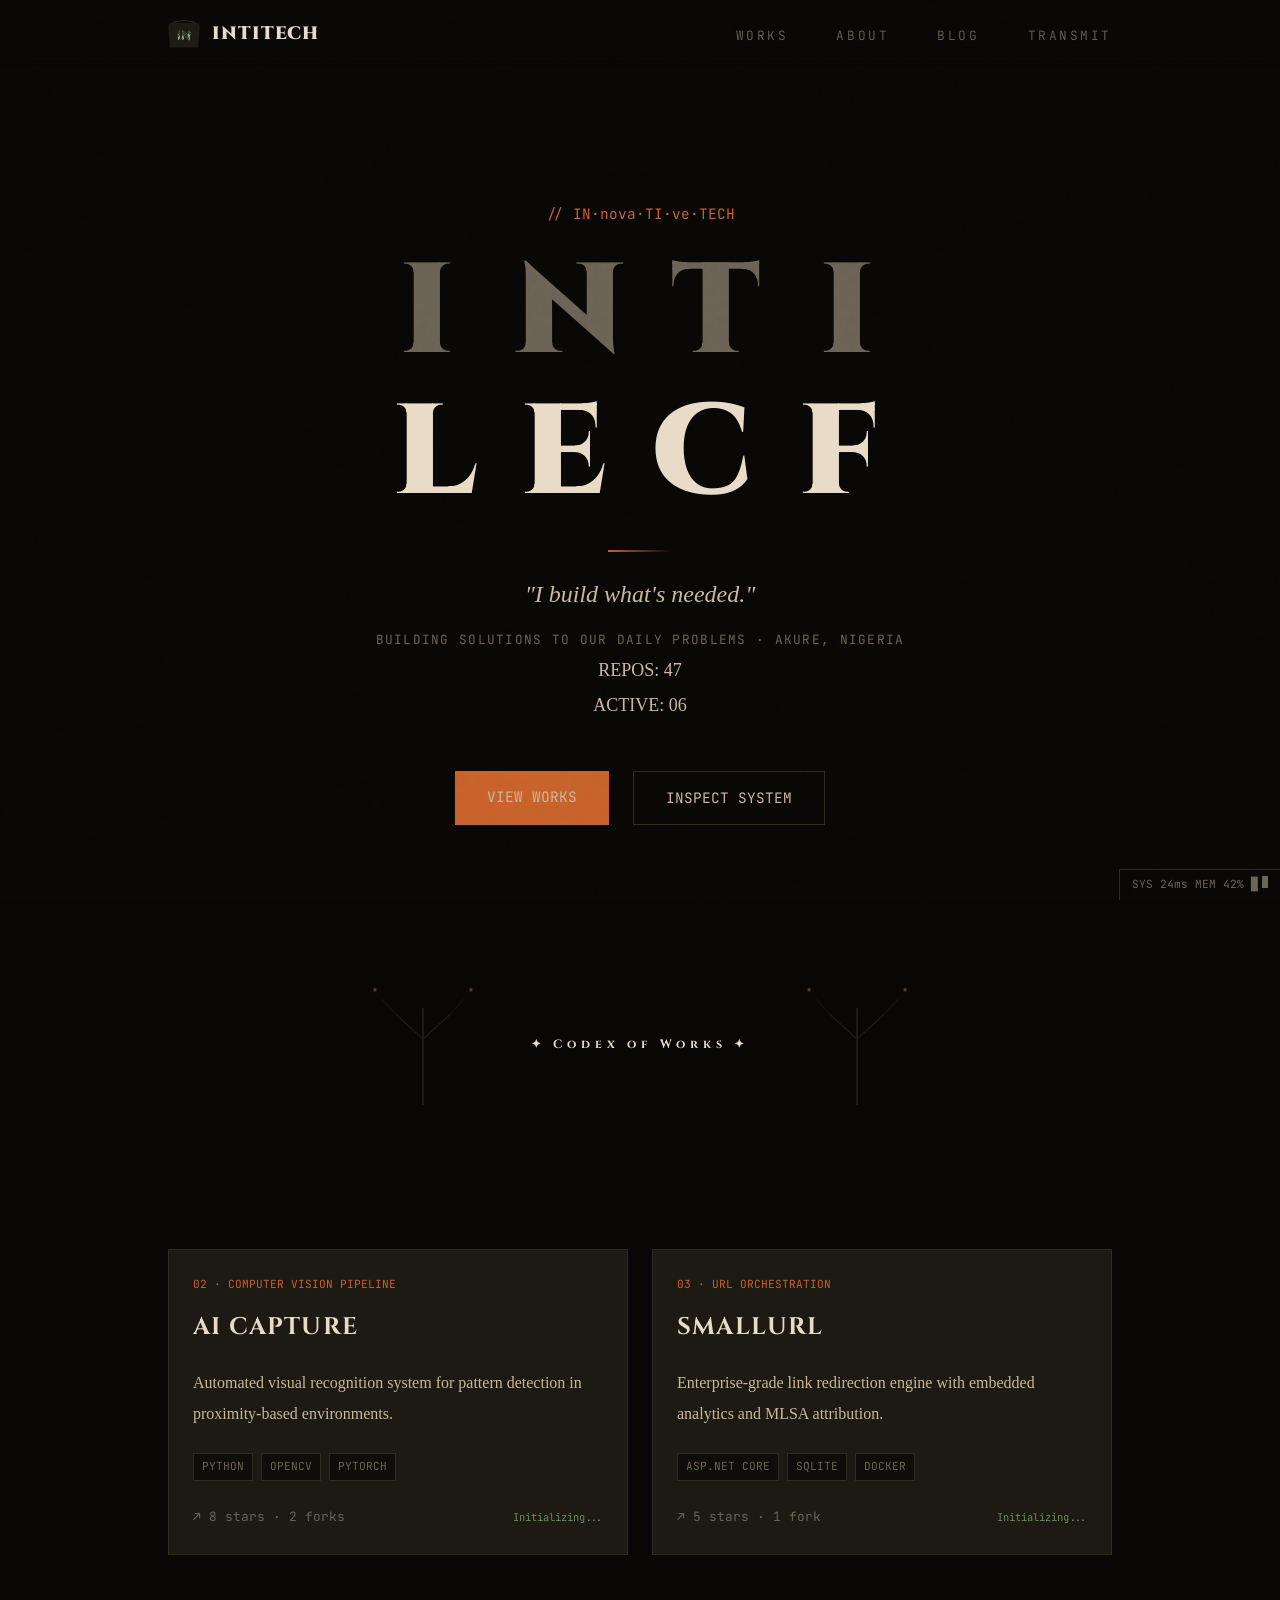
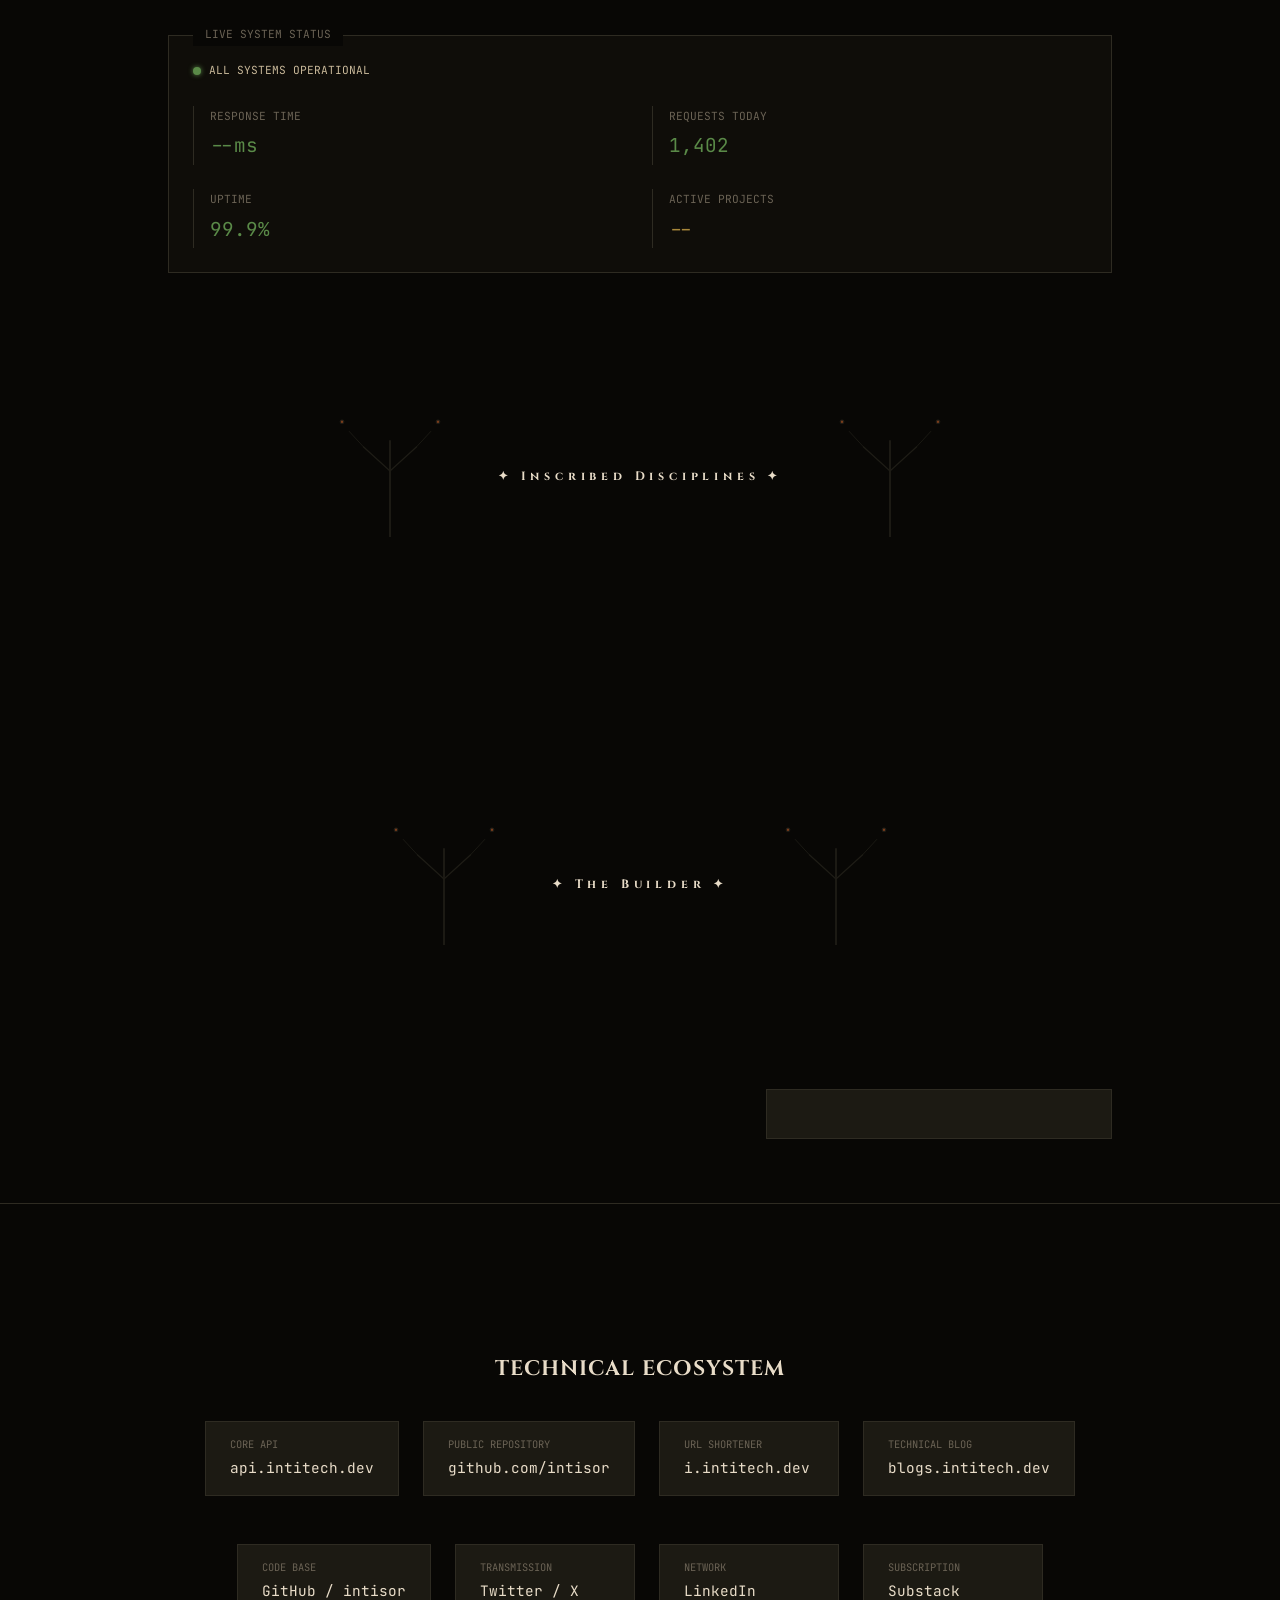
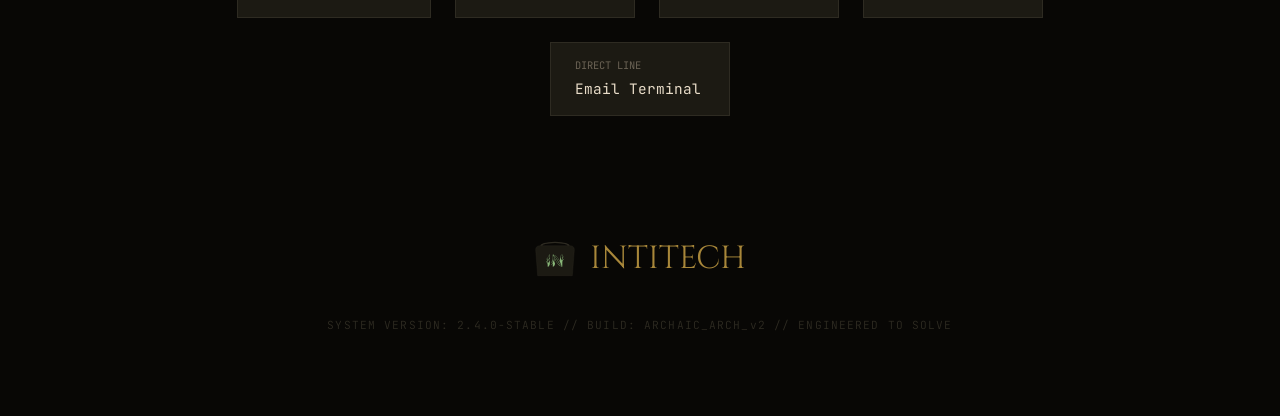
==== commit aed13615: "refactor: remove hardcoded Inti.Kasala project entry from project grid" ====
--- a/index.html
+++ b/index.html
@@ -134,20 +134,6 @@
     <section id="works" class="container">
         <div class="pgrid" id="project-grid">
             <!-- Initial Projects (Will be updated by API) -->
-            <div class="pcard">
-                <div class="ptag">01 · SECURE DISTRIBUTED LEDGER</div>
-                <h3 class="pname">Inti.Kasala</h3>
-                <p class="pdesc">High-integrity peer-to-peer transaction protocol built for architectural resilience.</p>
-                <div class="pstack">
-                    <span class="spill">C#</span>
-                    <span class="spill">.NET 10</span>
-                    <span class="spill">CRYPTOGRAPHY</span>
-                </div>
-                <div class="pfooter">
-                    <div class="pmet">↗ 12 stars · 4 forks</div>
-                    <div class="pwork mono">Initializing...</div>
-                </div>
-            </div>
             <div class="pcard">
                 <div class="ptag">02 · COMPUTER VISION PIPELINE</div>
                 <h3 class="pname">AI Capture</h3>
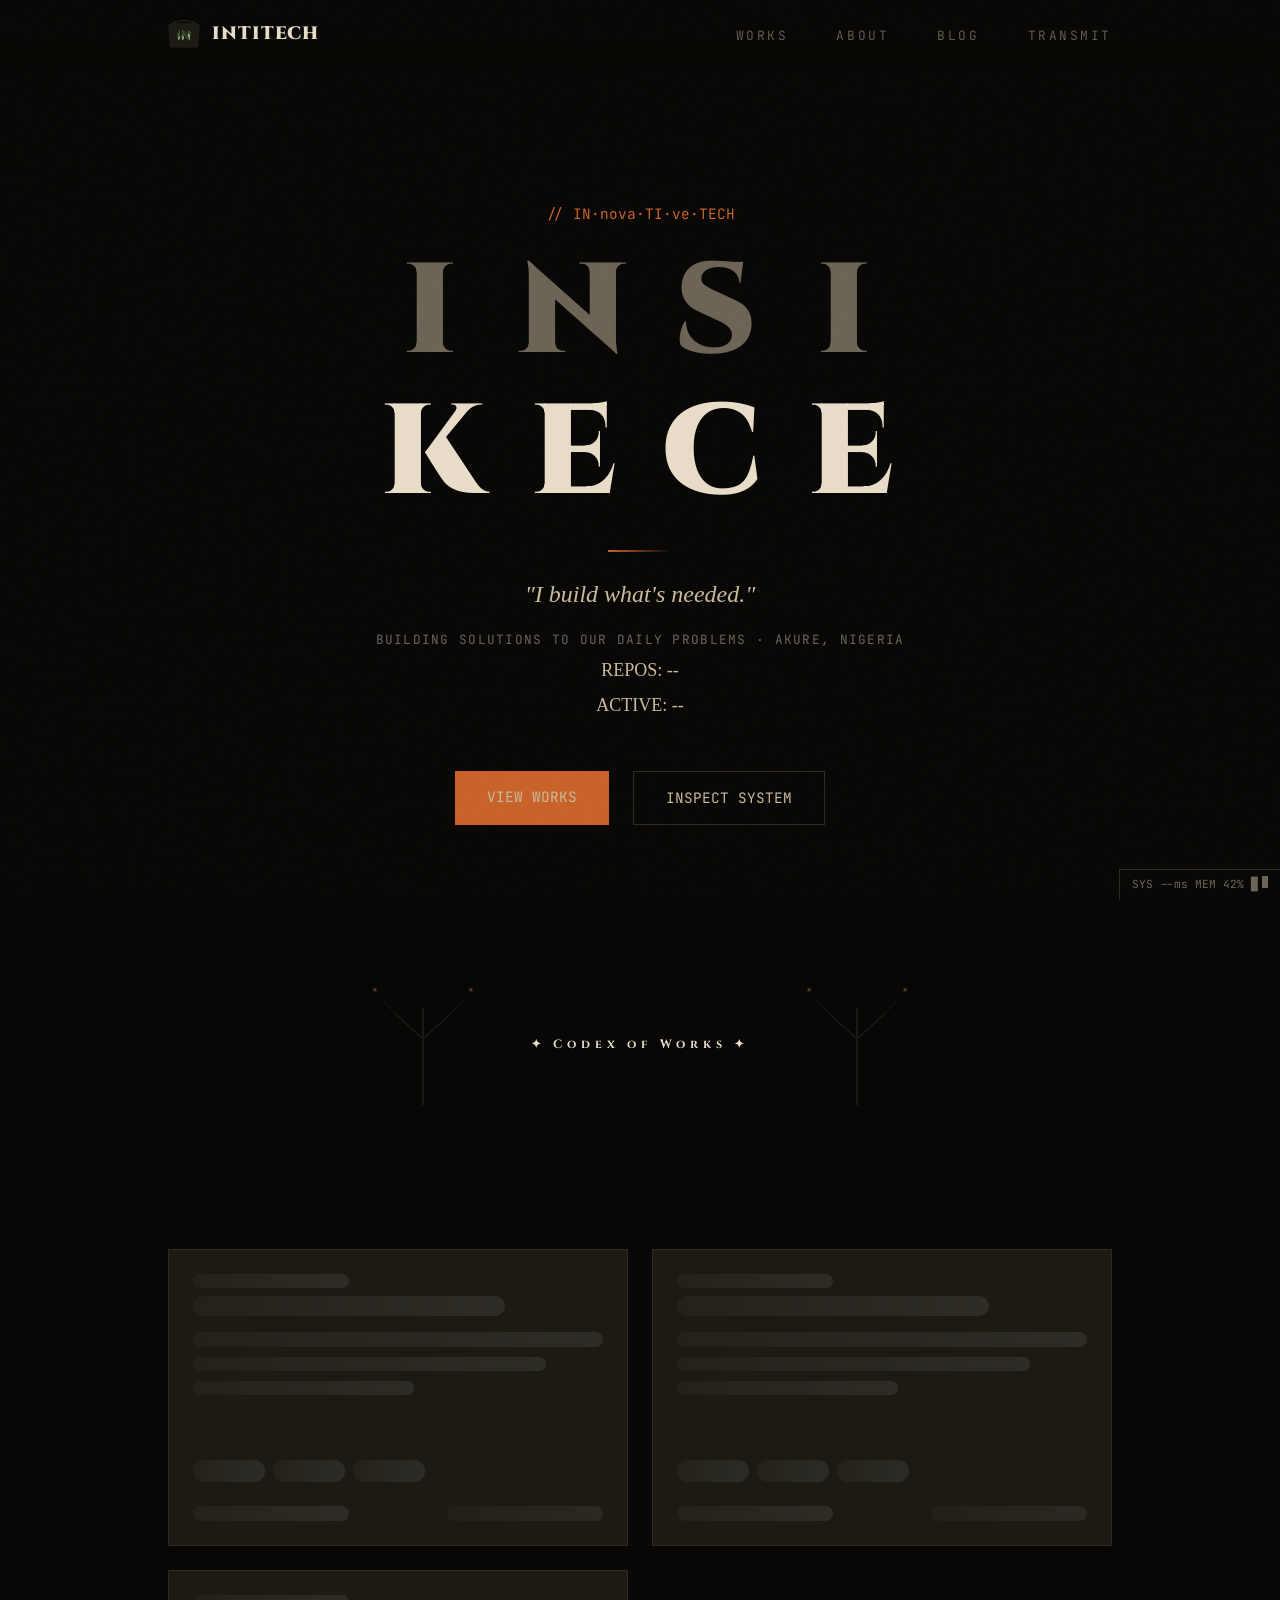
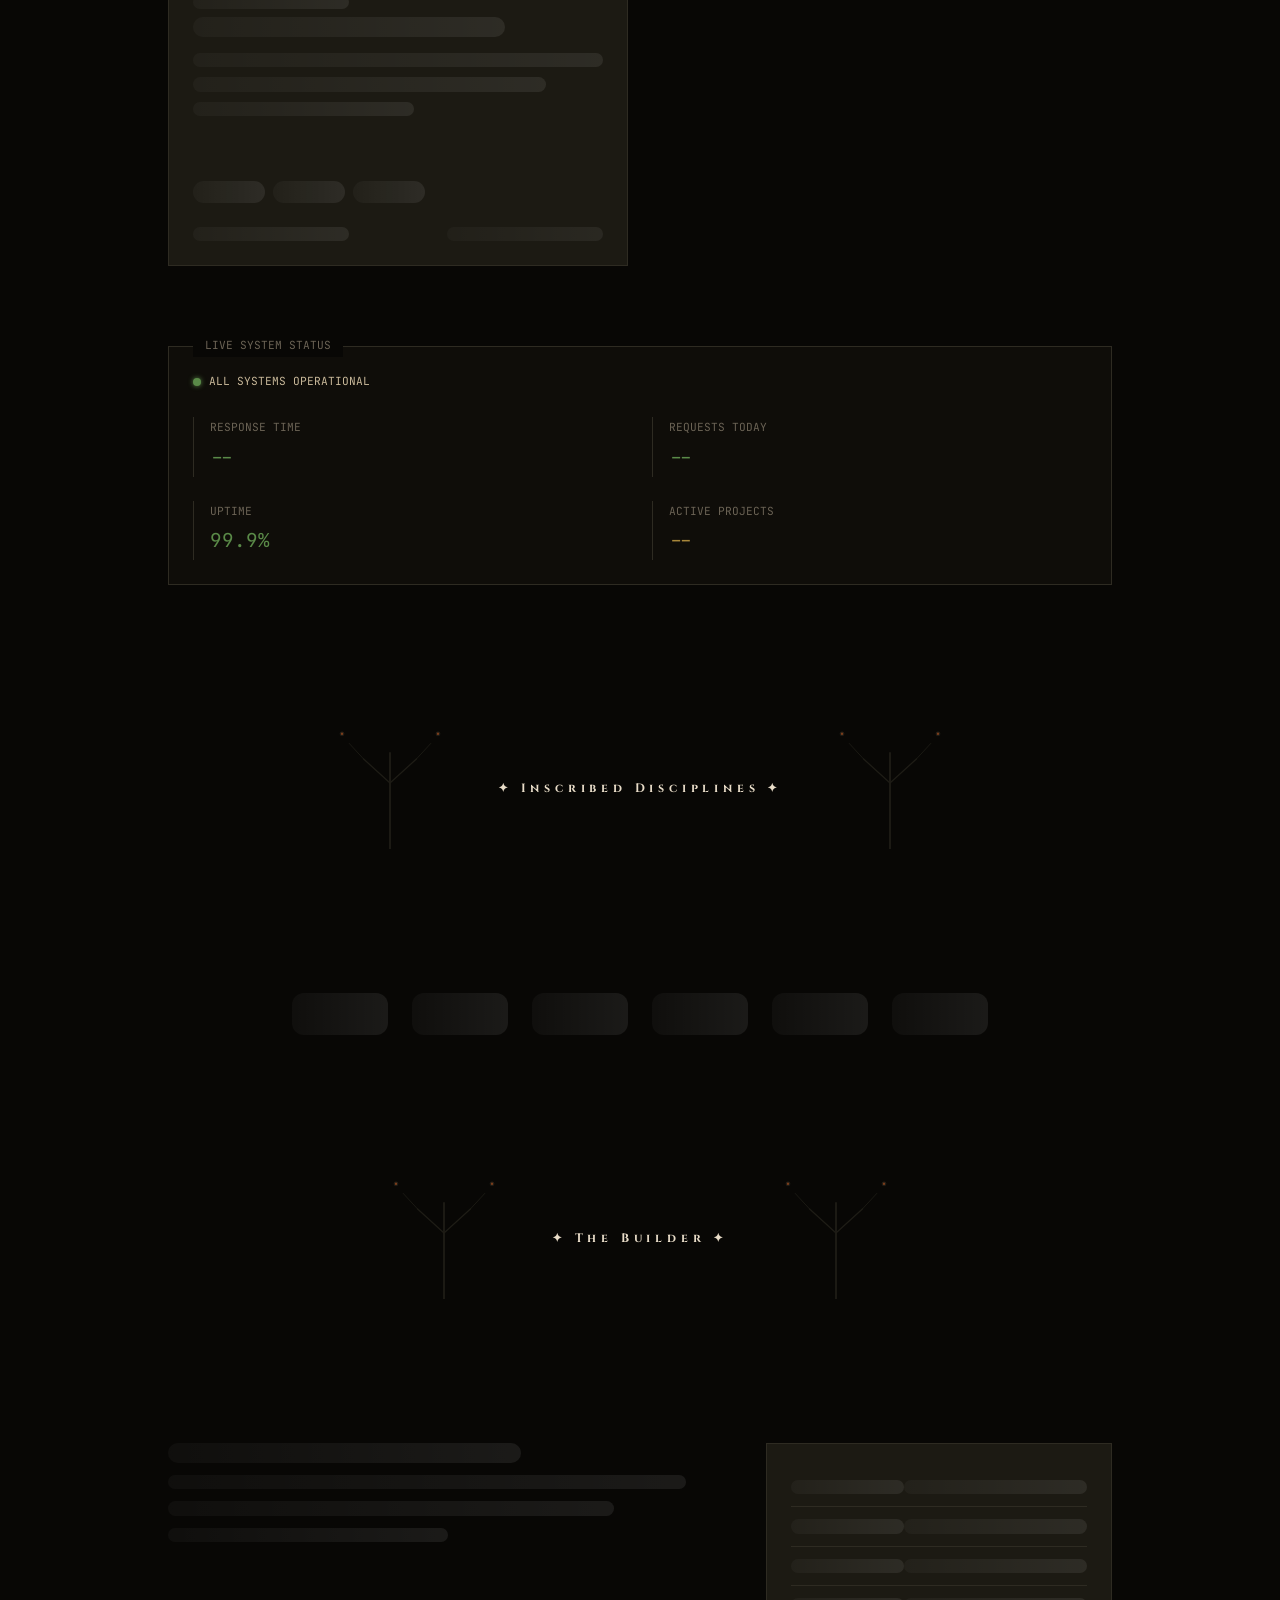
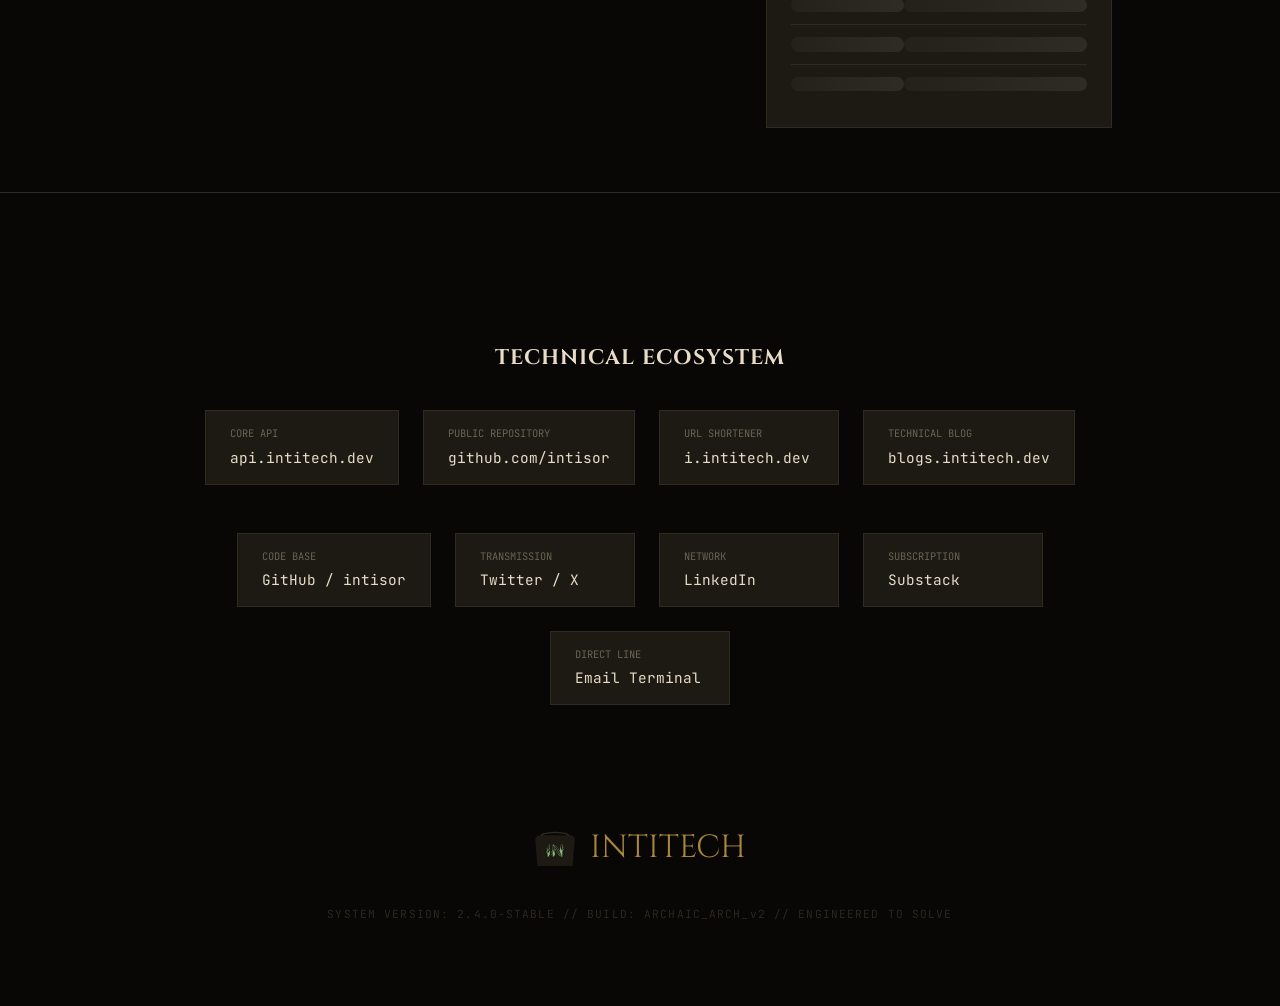
==== commit 8c4603ab: "feat: implement loading placeholders for project and about sections with shimmer effect" ====
--- a/index.html
+++ b/index.html
@@ -110,11 +110,11 @@
             <div class="hero-pulse" id="system-pulse">
                 <div class="pulse-item">
                     <span class="pulse-label">REPOS:</span>
-                    <span class="pulse-value" id="repo-count">47</span>
+                    <span class="pulse-value" id="repo-count">--</span>
                 </div>
                 <div class="pulse-item">
                     <span class="pulse-label">ACTIVE:</span>
-                    <span class="pulse-value" id="active-projects-count-hero">06</span>
+                    <span class="pulse-value" id="active-projects-count-hero">--</span>
                 </div>
             </div>
 
@@ -133,33 +133,58 @@
     </div>
     <section id="works" class="container">
         <div class="pgrid" id="project-grid">
-            <!-- Initial Projects (Will be updated by API) -->
-            <div class="pcard">
-                <div class="ptag">02 · COMPUTER VISION PIPELINE</div>
-                <h3 class="pname">AI Capture</h3>
-                <p class="pdesc">Automated visual recognition system for pattern detection in proximity-based environments.</p>
+            <div class="pcard is-placeholder" aria-busy="true">
+                <div class="ptag placeholder-line placeholder-line-sm"></div>
+                <h3 class="pname placeholder-line placeholder-line-lg"></h3>
+                <p class="pdesc placeholder-copy">
+                    <span class="placeholder-line placeholder-line-long"></span>
+                    <span class="placeholder-line placeholder-line-mid"></span>
+                    <span class="placeholder-line placeholder-line-short"></span>
+                </p>
                 <div class="pstack">
-                    <span class="spill">PYTHON</span>
-                    <span class="spill">OPENCV</span>
-                    <span class="spill">PYTORCH</span>
+                    <span class="spill placeholder-chip"></span>
+                    <span class="spill placeholder-chip"></span>
+                    <span class="spill placeholder-chip"></span>
                 </div>
                 <div class="pfooter">
-                    <div class="pmet">↗ 8 stars · 2 forks</div>
-                    <div class="pwork mono">Initializing...</div>
-                </div>
-            </div>
-            <div class="pcard">
-                <div class="ptag">03 · URL ORCHESTRATION</div>
-                <h3 class="pname">SmallURL</h3>
-                <p class="pdesc">Enterprise-grade link redirection engine with embedded analytics and MLSA attribution.</p>
+                    <div class="pmet placeholder-line placeholder-line-sm"></div>
+                    <div class="pwork mono placeholder-line placeholder-line-sm"></div>
+                </div>
+            </div>
+            <div class="pcard is-placeholder" aria-busy="true">
+                <div class="ptag placeholder-line placeholder-line-sm"></div>
+                <h3 class="pname placeholder-line placeholder-line-lg"></h3>
+                <p class="pdesc placeholder-copy">
+                    <span class="placeholder-line placeholder-line-long"></span>
+                    <span class="placeholder-line placeholder-line-mid"></span>
+                    <span class="placeholder-line placeholder-line-short"></span>
+                </p>
                 <div class="pstack">
-                    <span class="spill">ASP.NET CORE</span>
-                    <span class="spill">SQLITE</span>
-                    <span class="spill">DOCKER</span>
+                    <span class="spill placeholder-chip"></span>
+                    <span class="spill placeholder-chip"></span>
+                    <span class="spill placeholder-chip"></span>
                 </div>
                 <div class="pfooter">
-                    <div class="pmet">↗ 5 stars · 1 fork</div>
-                    <div class="pwork mono">Initializing...</div>
+                    <div class="pmet placeholder-line placeholder-line-sm"></div>
+                    <div class="pwork mono placeholder-line placeholder-line-sm"></div>
+                </div>
+            </div>
+            <div class="pcard is-placeholder" aria-busy="true">
+                <div class="ptag placeholder-line placeholder-line-sm"></div>
+                <h3 class="pname placeholder-line placeholder-line-lg"></h3>
+                <p class="pdesc placeholder-copy">
+                    <span class="placeholder-line placeholder-line-long"></span>
+                    <span class="placeholder-line placeholder-line-mid"></span>
+                    <span class="placeholder-line placeholder-line-short"></span>
+                </p>
+                <div class="pstack">
+                    <span class="spill placeholder-chip"></span>
+                    <span class="spill placeholder-chip"></span>
+                    <span class="spill placeholder-chip"></span>
+                </div>
+                <div class="pfooter">
+                    <div class="pmet placeholder-line placeholder-line-sm"></div>
+                    <div class="pwork mono placeholder-line placeholder-line-sm"></div>
                 </div>
             </div>
         </div>
@@ -174,11 +199,11 @@
             <div class="metrics-grid">
                 <div class="metric-cell">
                     <div class="m-label">RESPONSE TIME</div>
-                    <div class="m-value" id="latency">--ms</div>
+                    <div class="m-value" id="latency">--</div>
                 </div>
                 <div class="metric-cell">
                     <div class="m-label">REQUESTS TODAY</div>
-                    <div class="m-value" id="sys-requests">1,402</div>
+                    <div class="m-value" id="sys-requests">--</div>
                 </div>
                 <div class="metric-cell">
                     <div class="m-label">UPTIME</div>
@@ -201,7 +226,12 @@
     <section class="container">
         <div class="swall">
             <div class="sinscription" id="skills-wall">
-                <!-- Skills will be injected here -->
+                <span class="sglyph placeholder-chip"></span>
+                <span class="sglyph placeholder-chip"></span>
+                <span class="sglyph placeholder-chip"></span>
+                <span class="sglyph placeholder-chip"></span>
+                <span class="sglyph placeholder-chip"></span>
+                <span class="sglyph placeholder-chip"></span>
             </div>
         </div>
     </section>
@@ -215,10 +245,37 @@
     <section id="about" class="container">
         <div class="about-wrap">
             <div class="about-text" id="about-bio">
-                <!-- Bio will be injected here -->
-            </div>
-                <div class="about-meta reveal" id="about-meta-list">
-                    <!-- Meta info will be injected here -->
+                <div class="about-placeholder">
+                    <div class="placeholder-line placeholder-line-lg"></div>
+                    <div class="placeholder-line placeholder-line-long"></div>
+                    <div class="placeholder-line placeholder-line-mid"></div>
+                    <div class="placeholder-line placeholder-line-short"></div>
+                </div>
+            </div>
+            <div class="about-meta" id="about-meta-list">
+                <div class="ameta-row">
+                    <span class="ameta-label placeholder-line placeholder-line-sm"></span>
+                    <span class="ameta-val placeholder-line placeholder-line-md"></span>
+                </div>
+                <div class="ameta-row">
+                    <span class="ameta-label placeholder-line placeholder-line-sm"></span>
+                    <span class="ameta-val placeholder-line placeholder-line-md"></span>
+                </div>
+                <div class="ameta-row">
+                    <span class="ameta-label placeholder-line placeholder-line-sm"></span>
+                    <span class="ameta-val placeholder-line placeholder-line-md"></span>
+                </div>
+                <div class="ameta-row">
+                    <span class="ameta-label placeholder-line placeholder-line-sm"></span>
+                    <span class="ameta-val placeholder-line placeholder-line-md"></span>
+                </div>
+                <div class="ameta-row">
+                    <span class="ameta-label placeholder-line placeholder-line-sm"></span>
+                    <span class="ameta-val placeholder-line placeholder-line-md"></span>
+                </div>
+                <div class="ameta-row">
+                    <span class="ameta-label placeholder-line placeholder-line-sm"></span>
+                    <span class="ameta-val placeholder-line placeholder-line-md"></span>
                 </div>
             </div>
         </section>
@@ -286,7 +343,7 @@
 
     <!-- Ticker -->
     <div class="bottom-ticker">
-        SYS <span id="ticker-lat">24</span>ms  MEM 42%  █<span class="cursor"></span>
+        SYS <span id="ticker-lat">--</span>ms  MEM 42%  █<span class="cursor"></span>
     </div>
 
     <script src="script.js"></script>
--- a/style.css
+++ b/style.css
@@ -518,6 +518,115 @@
     animation: loading-pulse 2s infinite ease-in-out;
 }
 
+.pcard.is-placeholder,
+.about-placeholder,
+.about-meta[data-state="loading"],
+.sinscription[data-state="loading"] {
+    pointer-events: none;
+}
+
+.placeholder-line,
+.placeholder-chip {
+    display: block;
+    position: relative;
+    overflow: hidden;
+    border-color: transparent !important;
+    color: transparent !important;
+    background: linear-gradient(90deg, rgba(255, 255, 255, 0.03) 0%, rgba(255, 255, 255, 0.08) 50%, rgba(255, 255, 255, 0.03) 100%);
+    background-size: 200% 100%;
+    animation: shimmer 1.4s linear infinite;
+}
+
+.placeholder-line {
+    height: 0.9rem;
+    border-radius: 999px;
+}
+
+.placeholder-line-sm {
+    width: 38%;
+}
+
+.placeholder-line-md {
+    width: 62%;
+}
+
+.placeholder-line-lg {
+    width: 76%;
+    height: 1.25rem;
+}
+
+.placeholder-line-long {
+    width: 100%;
+}
+
+.placeholder-line-mid {
+    width: 86%;
+}
+
+.placeholder-line-short {
+    width: 54%;
+}
+
+.placeholder-copy {
+    display: flex;
+    flex-direction: column;
+    gap: 10px;
+    min-height: 5rem;
+}
+
+.placeholder-chip {
+    display: inline-block;
+    min-width: 72px;
+    height: 22px;
+    border-radius: 999px;
+}
+
+.pcard.is-placeholder .pstack {
+    align-items: center;
+}
+
+.pcard.is-placeholder .pdesc {
+    min-height: 6.5rem;
+}
+
+.about-placeholder {
+    display: flex;
+    flex-direction: column;
+    gap: 12px;
+}
+
+.about-placeholder .placeholder-line-lg {
+    width: 68%;
+}
+
+.about-meta[data-state="loading"] .ameta-row {
+    gap: 24px;
+}
+
+.about-meta[data-state="loading"] .ameta-label,
+.about-meta[data-state="loading"] .ameta-val {
+    min-height: 0.9rem;
+}
+
+.sinscription .placeholder-chip {
+    min-width: 96px;
+    height: 42px;
+    border-radius: 12px;
+}
+
+.sinscription .placeholder-chip::after {
+    content: "";
+}
+
+@keyframes shimmer {
+    0% {
+        background-position: 200% 0;
+    }
+    100% {
+        background-position: -200% 0;
+    }
+}
+
 @keyframes loading-pulse {
     0%, 100% { opacity: 0.3; transform: scale(0.98); }
     50% { opacity: 0.7; transform: scale(1); }
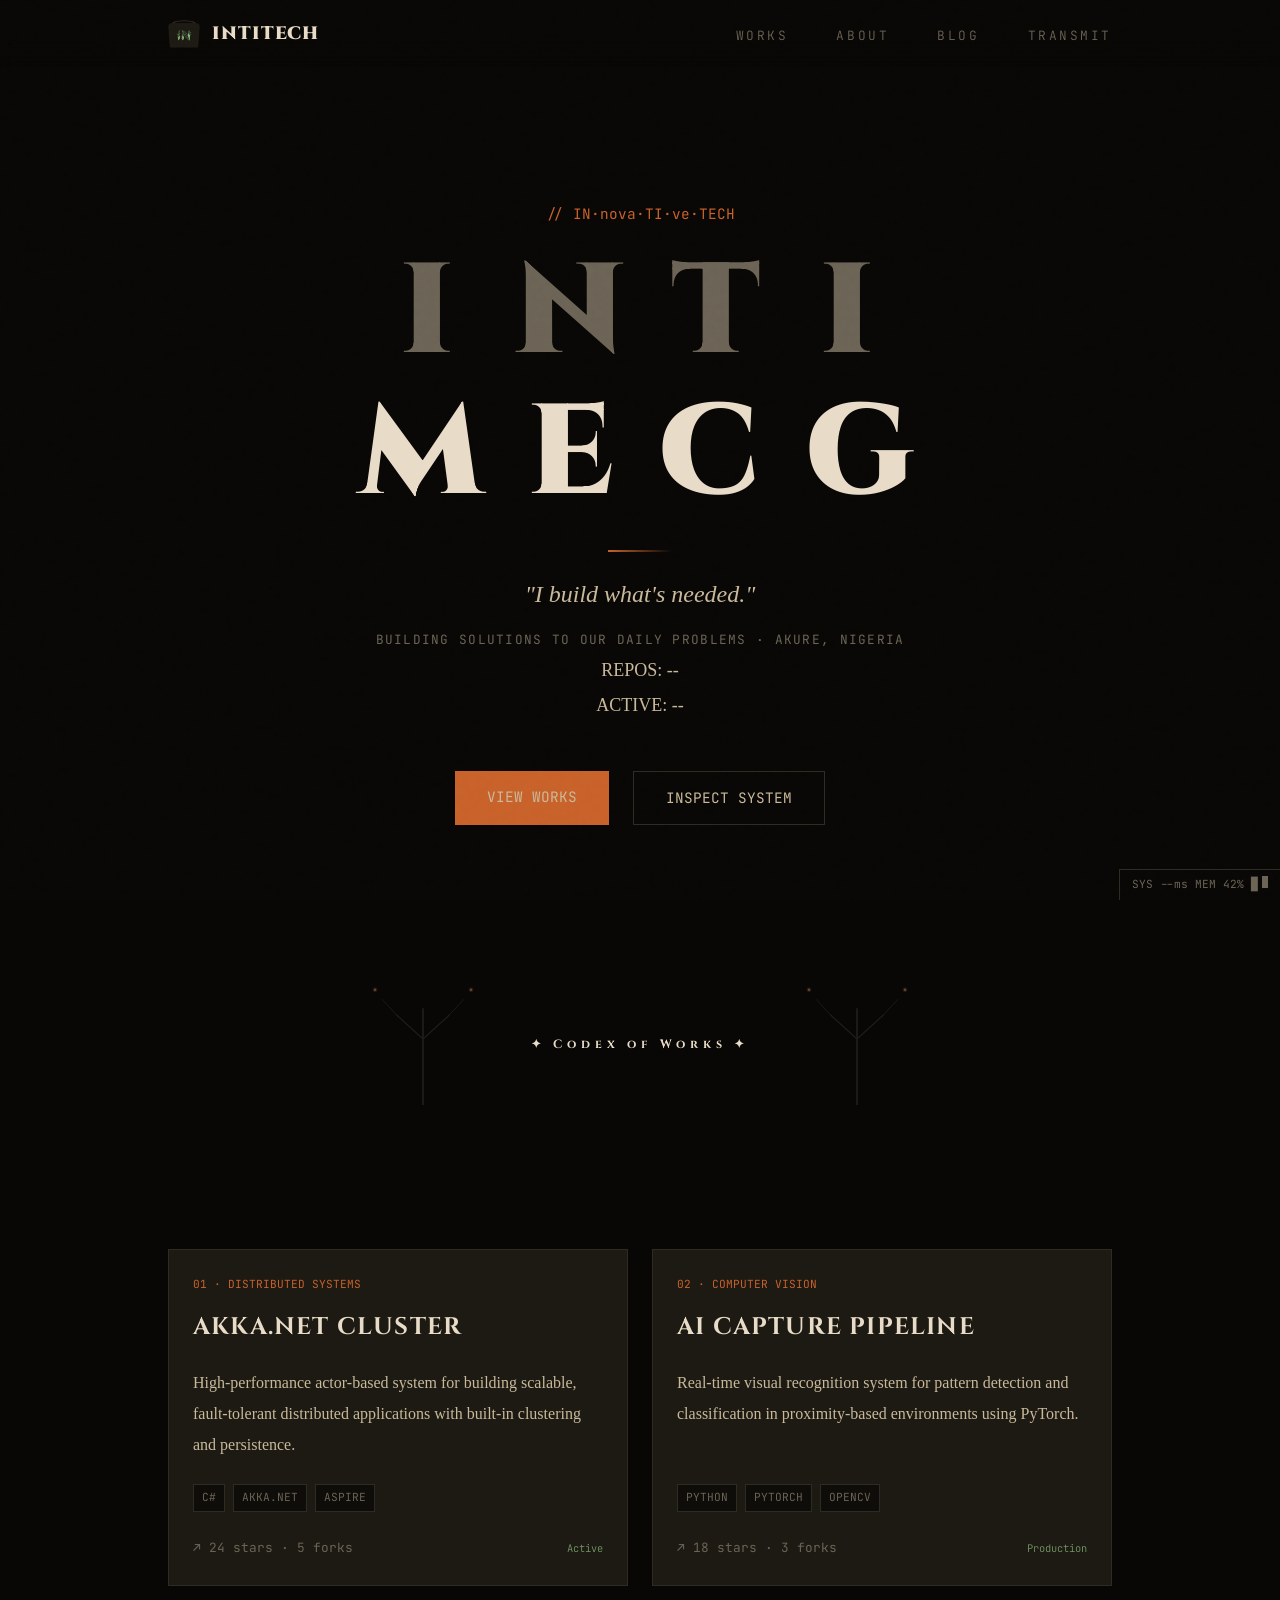
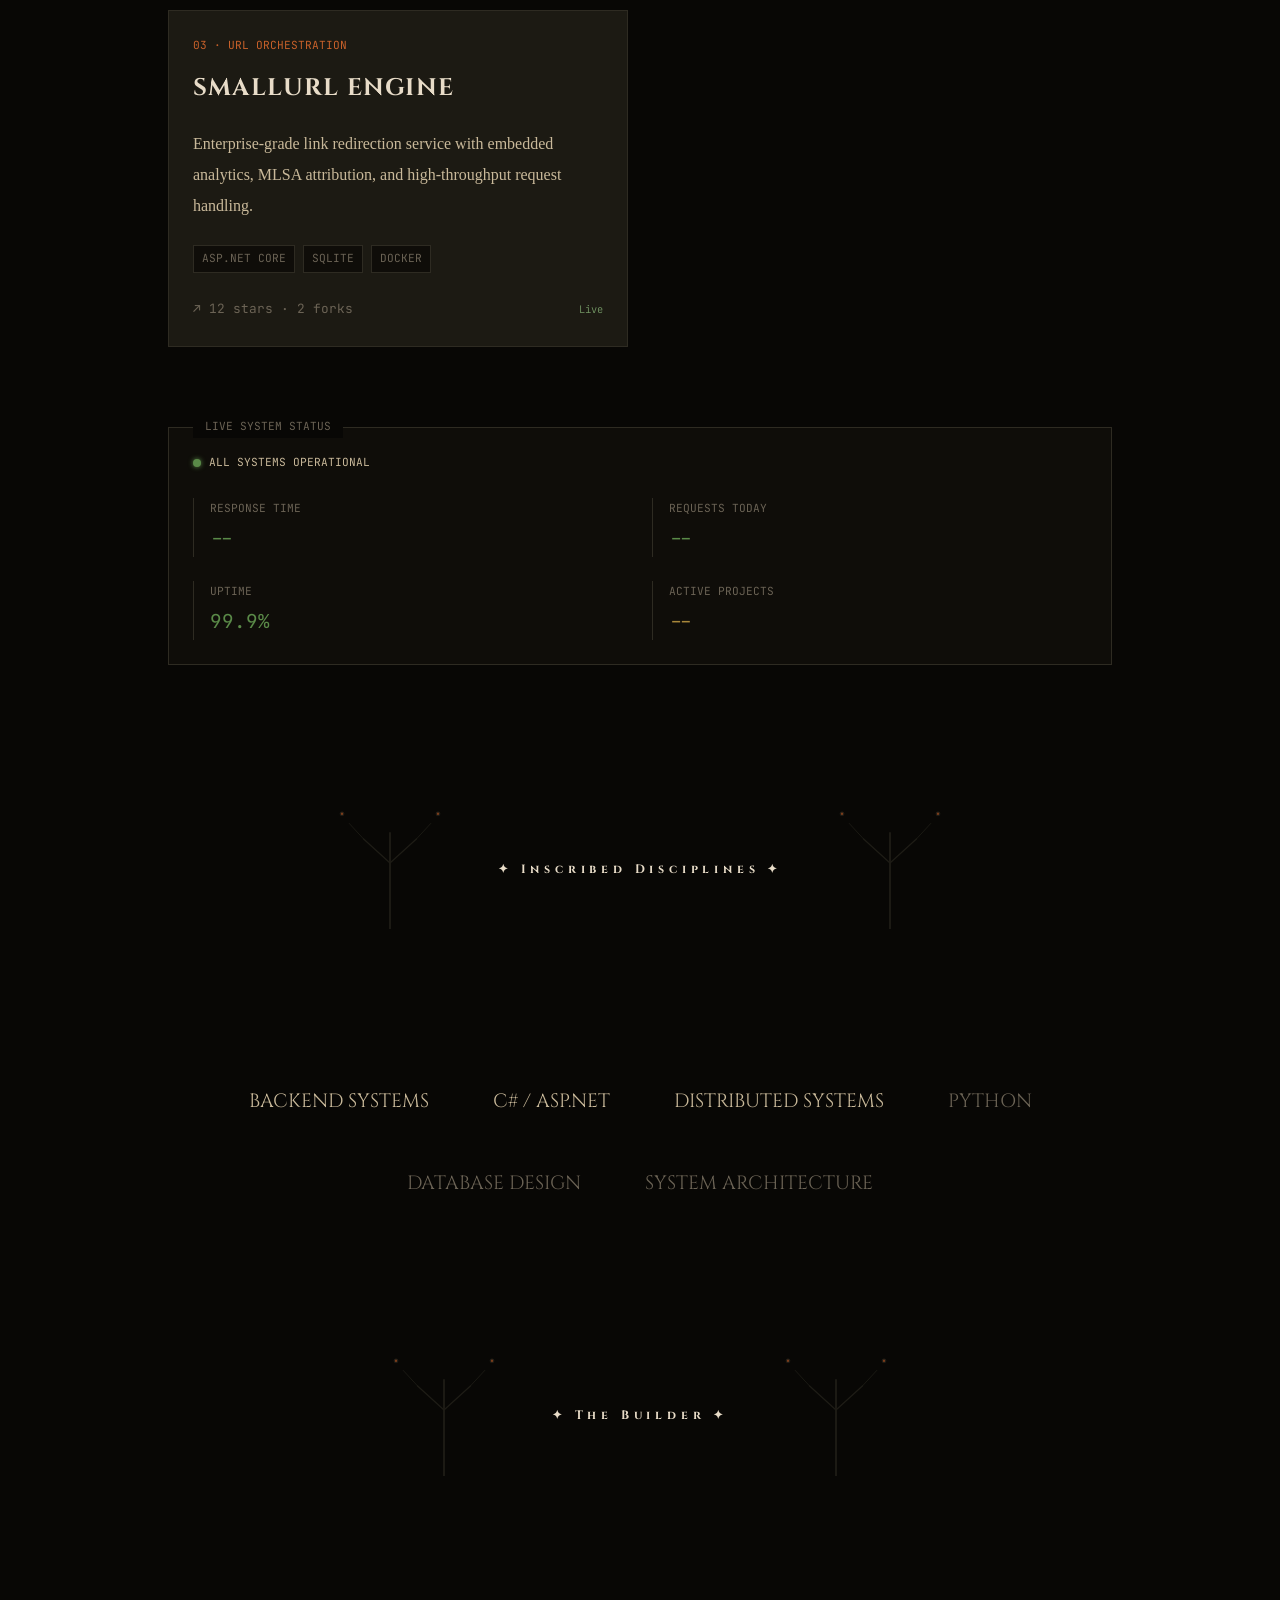
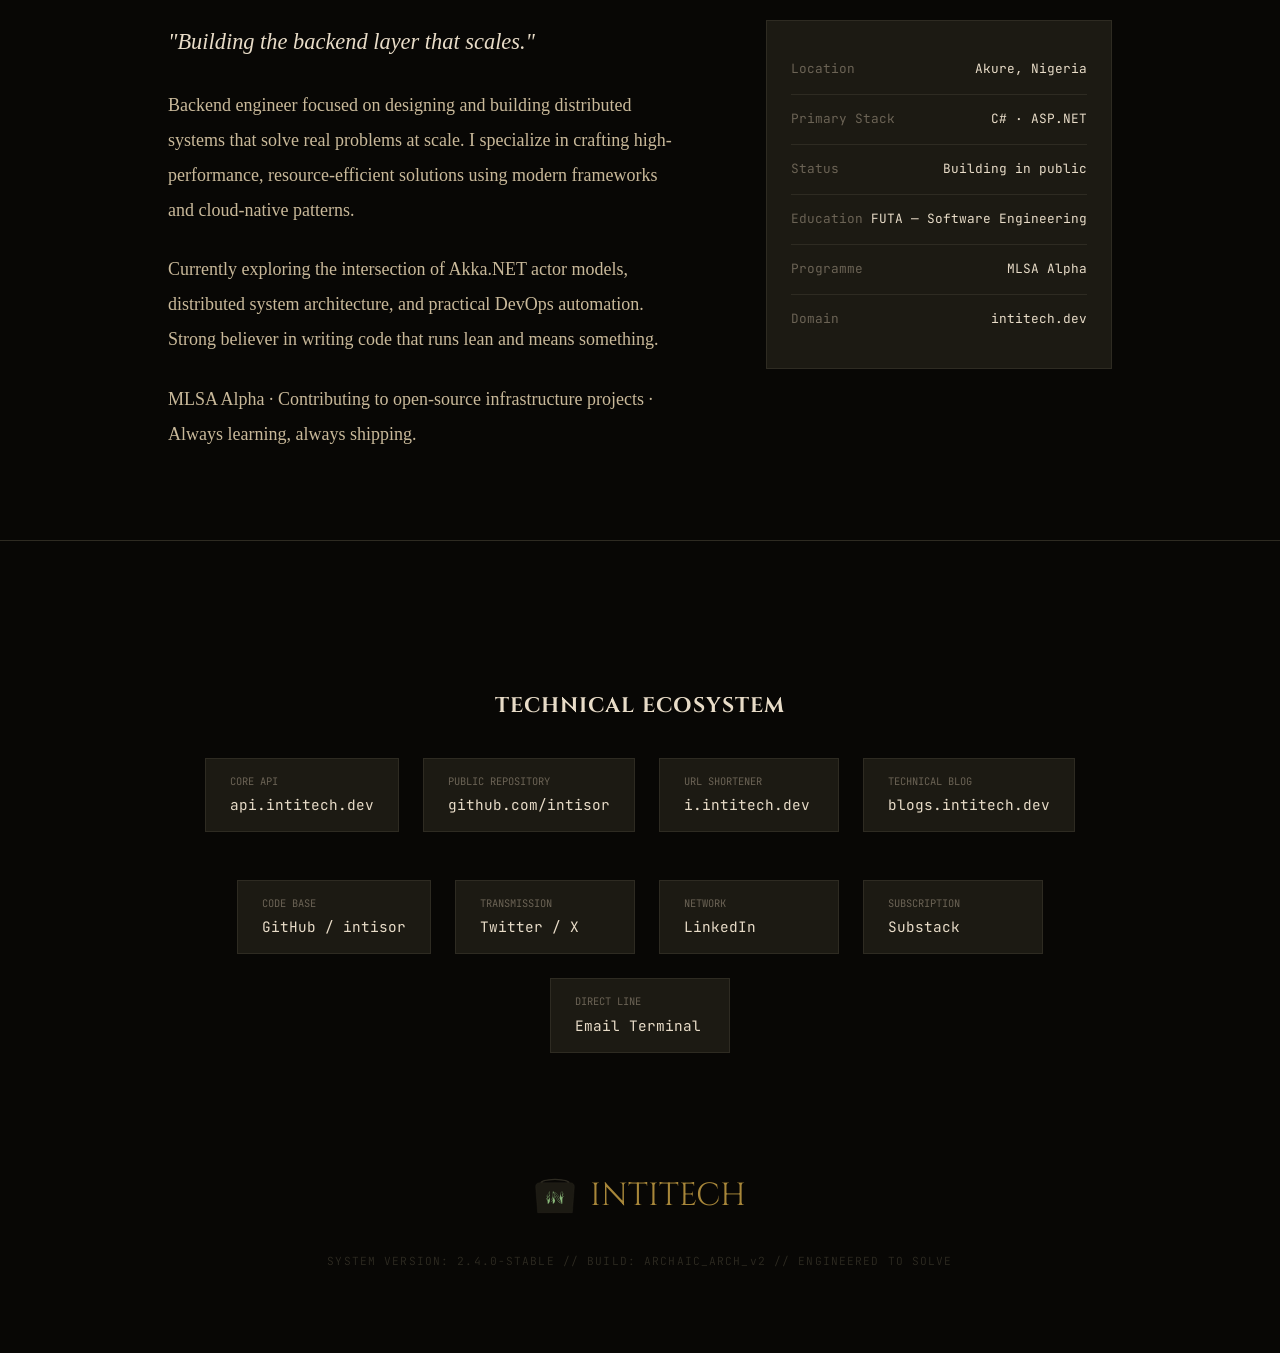
==== commit 55a7c072: "feat: replace loading placeholders with actual project details and update about section content" ====
--- a/index.html
+++ b/index.html
@@ -133,58 +133,46 @@
     </div>
     <section id="works" class="container">
         <div class="pgrid" id="project-grid">
-            <div class="pcard is-placeholder" aria-busy="true">
-                <div class="ptag placeholder-line placeholder-line-sm"></div>
-                <h3 class="pname placeholder-line placeholder-line-lg"></h3>
-                <p class="pdesc placeholder-copy">
-                    <span class="placeholder-line placeholder-line-long"></span>
-                    <span class="placeholder-line placeholder-line-mid"></span>
-                    <span class="placeholder-line placeholder-line-short"></span>
-                </p>
+            <div class="pcard">
+                <div class="ptag">01 · DISTRIBUTED SYSTEMS</div>
+                <h3 class="pname">Akka.NET Cluster</h3>
+                <p class="pdesc">High-performance actor-based system for building scalable, fault-tolerant distributed applications with built-in clustering and persistence.</p>
                 <div class="pstack">
-                    <span class="spill placeholder-chip"></span>
-                    <span class="spill placeholder-chip"></span>
-                    <span class="spill placeholder-chip"></span>
+                    <span class="spill">C#</span>
+                    <span class="spill">AKKA.NET</span>
+                    <span class="spill">ASPIRE</span>
                 </div>
                 <div class="pfooter">
-                    <div class="pmet placeholder-line placeholder-line-sm"></div>
-                    <div class="pwork mono placeholder-line placeholder-line-sm"></div>
-                </div>
-            </div>
-            <div class="pcard is-placeholder" aria-busy="true">
-                <div class="ptag placeholder-line placeholder-line-sm"></div>
-                <h3 class="pname placeholder-line placeholder-line-lg"></h3>
-                <p class="pdesc placeholder-copy">
-                    <span class="placeholder-line placeholder-line-long"></span>
-                    <span class="placeholder-line placeholder-line-mid"></span>
-                    <span class="placeholder-line placeholder-line-short"></span>
-                </p>
+                    <div class="pmet">↗ 24 stars · 5 forks</div>
+                    <div class="pwork mono">Active</div>
+                </div>
+            </div>
+            <div class="pcard">
+                <div class="ptag">02 · COMPUTER VISION</div>
+                <h3 class="pname">AI Capture Pipeline</h3>
+                <p class="pdesc">Real-time visual recognition system for pattern detection and classification in proximity-based environments using PyTorch.</p>
                 <div class="pstack">
-                    <span class="spill placeholder-chip"></span>
-                    <span class="spill placeholder-chip"></span>
-                    <span class="spill placeholder-chip"></span>
+                    <span class="spill">PYTHON</span>
+                    <span class="spill">PYTORCH</span>
+                    <span class="spill">OPENCV</span>
                 </div>
                 <div class="pfooter">
-                    <div class="pmet placeholder-line placeholder-line-sm"></div>
-                    <div class="pwork mono placeholder-line placeholder-line-sm"></div>
-                </div>
-            </div>
-            <div class="pcard is-placeholder" aria-busy="true">
-                <div class="ptag placeholder-line placeholder-line-sm"></div>
-                <h3 class="pname placeholder-line placeholder-line-lg"></h3>
-                <p class="pdesc placeholder-copy">
-                    <span class="placeholder-line placeholder-line-long"></span>
-                    <span class="placeholder-line placeholder-line-mid"></span>
-                    <span class="placeholder-line placeholder-line-short"></span>
-                </p>
+                    <div class="pmet">↗ 18 stars · 3 forks</div>
+                    <div class="pwork mono">Production</div>
+                </div>
+            </div>
+            <div class="pcard">
+                <div class="ptag">03 · URL ORCHESTRATION</div>
+                <h3 class="pname">SmallURL Engine</h3>
+                <p class="pdesc">Enterprise-grade link redirection service with embedded analytics, MLSA attribution, and high-throughput request handling.</p>
                 <div class="pstack">
-                    <span class="spill placeholder-chip"></span>
-                    <span class="spill placeholder-chip"></span>
-                    <span class="spill placeholder-chip"></span>
+                    <span class="spill">ASP.NET CORE</span>
+                    <span class="spill">SQLITE</span>
+                    <span class="spill">DOCKER</span>
                 </div>
                 <div class="pfooter">
-                    <div class="pmet placeholder-line placeholder-line-sm"></div>
-                    <div class="pwork mono placeholder-line placeholder-line-sm"></div>
+                    <div class="pmet">↗ 12 stars · 2 forks</div>
+                    <div class="pwork mono">Live</div>
                 </div>
             </div>
         </div>
@@ -226,12 +214,12 @@
     <section class="container">
         <div class="swall">
             <div class="sinscription" id="skills-wall">
-                <span class="sglyph placeholder-chip"></span>
-                <span class="sglyph placeholder-chip"></span>
-                <span class="sglyph placeholder-chip"></span>
-                <span class="sglyph placeholder-chip"></span>
-                <span class="sglyph placeholder-chip"></span>
-                <span class="sglyph placeholder-chip"></span>
+                <span class="sglyph tier-1">BACKEND SYSTEMS</span>
+                <span class="sglyph tier-1">C# / ASP.NET</span>
+                <span class="sglyph tier-1">DISTRIBUTED SYSTEMS</span>
+                <span class="sglyph tier-2">PYTHON</span>
+                <span class="sglyph tier-2">DATABASE DESIGN</span>
+                <span class="sglyph tier-2">SYSTEM ARCHITECTURE</span>
             </div>
         </div>
     </section>
@@ -245,40 +233,39 @@
     <section id="about" class="container">
         <div class="about-wrap">
             <div class="about-text" id="about-bio">
-                <div class="about-placeholder">
-                    <div class="placeholder-line placeholder-line-lg"></div>
-                    <div class="placeholder-line placeholder-line-long"></div>
-                    <div class="placeholder-line placeholder-line-mid"></div>
-                    <div class="placeholder-line placeholder-line-short"></div>
-                </div>
+                <p class="about-opening">"Building the backend layer that scales."</p>
+                <p>Backend engineer focused on designing and building distributed systems that solve real problems at scale. I specialize in crafting high-performance, resource-efficient solutions using modern frameworks and cloud-native patterns.</p>
+                <p>Currently exploring the intersection of Akka.NET actor models, distributed system architecture, and practical DevOps automation. Strong believer in writing code that runs lean and means something.</p>
+                <p>MLSA Alpha · Contributing to open-source infrastructure projects · Always learning, always shipping.</p>
             </div>
             <div class="about-meta" id="about-meta-list">
                 <div class="ameta-row">
-                    <span class="ameta-label placeholder-line placeholder-line-sm"></span>
-                    <span class="ameta-val placeholder-line placeholder-line-md"></span>
-                </div>
-                <div class="ameta-row">
-                    <span class="ameta-label placeholder-line placeholder-line-sm"></span>
-                    <span class="ameta-val placeholder-line placeholder-line-md"></span>
-                </div>
-                <div class="ameta-row">
-                    <span class="ameta-label placeholder-line placeholder-line-sm"></span>
-                    <span class="ameta-val placeholder-line placeholder-line-md"></span>
-                </div>
-                <div class="ameta-row">
-                    <span class="ameta-label placeholder-line placeholder-line-sm"></span>
-                    <span class="ameta-val placeholder-line placeholder-line-md"></span>
-                </div>
-                <div class="ameta-row">
-                    <span class="ameta-label placeholder-line placeholder-line-sm"></span>
-                    <span class="ameta-val placeholder-line placeholder-line-md"></span>
-                </div>
-                <div class="ameta-row">
-                    <span class="ameta-label placeholder-line placeholder-line-sm"></span>
-                    <span class="ameta-val placeholder-line placeholder-line-md"></span>
-                </div>
-            </div>
-        </section>
+                    <span class="ameta-label">Location</span>
+                    <span class="ameta-val">Akure, Nigeria</span>
+                </div>
+                <div class="ameta-row">
+                    <span class="ameta-label">Primary Stack</span>
+                    <span class="ameta-val">C# · ASP.NET</span>
+                </div>
+                <div class="ameta-row">
+                    <span class="ameta-label">Status</span>
+                    <span class="ameta-val">Building in public</span>
+                </div>
+                <div class="ameta-row">
+                    <span class="ameta-label">Education</span>
+                    <span class="ameta-val">FUTA — Software Engineering</span>
+                </div>
+                <div class="ameta-row">
+                    <span class="ameta-label">Programme</span>
+                    <span class="ameta-val">MLSA Alpha</span>
+                </div>
+                <div class="ameta-row">
+                    <span class="ameta-label">Domain</span>
+                    <span class="ameta-val">intitech.dev</span>
+                </div>
+            </div>
+        </div>
+    </section>
 
     <!-- Footer -->
     <footer id="contact">
--- a/style.css
+++ b/style.css
@@ -509,123 +509,6 @@
 .m-value.gold { color: var(--gold); }
 
 /* Dynamic Hydration Styles */
-.loading-state {
-    grid-column: 1 / -1;
-    text-align: center;
-    padding: var(--space-lg);
-    color: var(--ash);
-    letter-spacing: 0.5em;
-    animation: loading-pulse 2s infinite ease-in-out;
-}
-
-.pcard.is-placeholder,
-.about-placeholder,
-.about-meta[data-state="loading"],
-.sinscription[data-state="loading"] {
-    pointer-events: none;
-}
-
-.placeholder-line,
-.placeholder-chip {
-    display: block;
-    position: relative;
-    overflow: hidden;
-    border-color: transparent !important;
-    color: transparent !important;
-    background: linear-gradient(90deg, rgba(255, 255, 255, 0.03) 0%, rgba(255, 255, 255, 0.08) 50%, rgba(255, 255, 255, 0.03) 100%);
-    background-size: 200% 100%;
-    animation: shimmer 1.4s linear infinite;
-}
-
-.placeholder-line {
-    height: 0.9rem;
-    border-radius: 999px;
-}
-
-.placeholder-line-sm {
-    width: 38%;
-}
-
-.placeholder-line-md {
-    width: 62%;
-}
-
-.placeholder-line-lg {
-    width: 76%;
-    height: 1.25rem;
-}
-
-.placeholder-line-long {
-    width: 100%;
-}
-
-.placeholder-line-mid {
-    width: 86%;
-}
-
-.placeholder-line-short {
-    width: 54%;
-}
-
-.placeholder-copy {
-    display: flex;
-    flex-direction: column;
-    gap: 10px;
-    min-height: 5rem;
-}
-
-.placeholder-chip {
-    display: inline-block;
-    min-width: 72px;
-    height: 22px;
-    border-radius: 999px;
-}
-
-.pcard.is-placeholder .pstack {
-    align-items: center;
-}
-
-.pcard.is-placeholder .pdesc {
-    min-height: 6.5rem;
-}
-
-.about-placeholder {
-    display: flex;
-    flex-direction: column;
-    gap: 12px;
-}
-
-.about-placeholder .placeholder-line-lg {
-    width: 68%;
-}
-
-.about-meta[data-state="loading"] .ameta-row {
-    gap: 24px;
-}
-
-.about-meta[data-state="loading"] .ameta-label,
-.about-meta[data-state="loading"] .ameta-val {
-    min-height: 0.9rem;
-}
-
-.sinscription .placeholder-chip {
-    min-width: 96px;
-    height: 42px;
-    border-radius: 12px;
-}
-
-.sinscription .placeholder-chip::after {
-    content: "";
-}
-
-@keyframes shimmer {
-    0% {
-        background-position: 200% 0;
-    }
-    100% {
-        background-position: -200% 0;
-    }
-}
 
 @keyframes loading-pulse {
     0%, 100% { opacity: 0.3; transform: scale(0.98); }
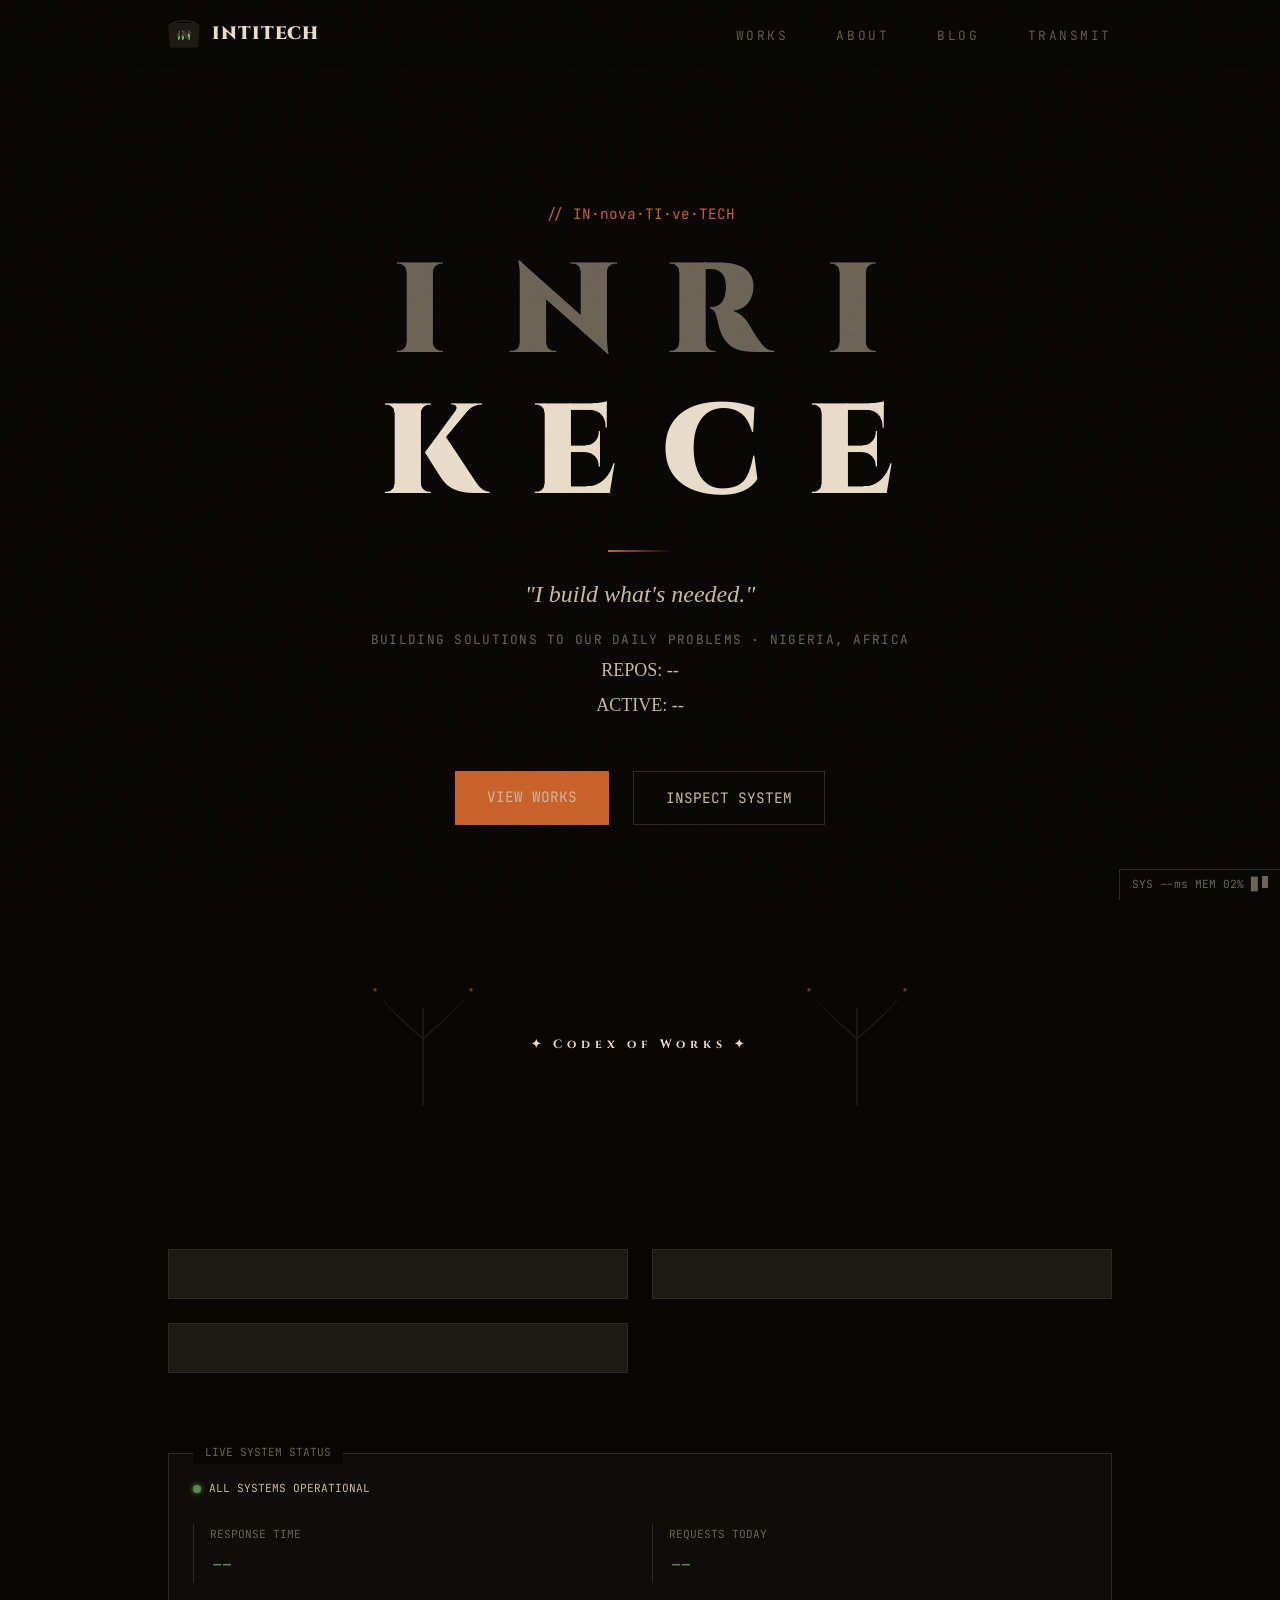
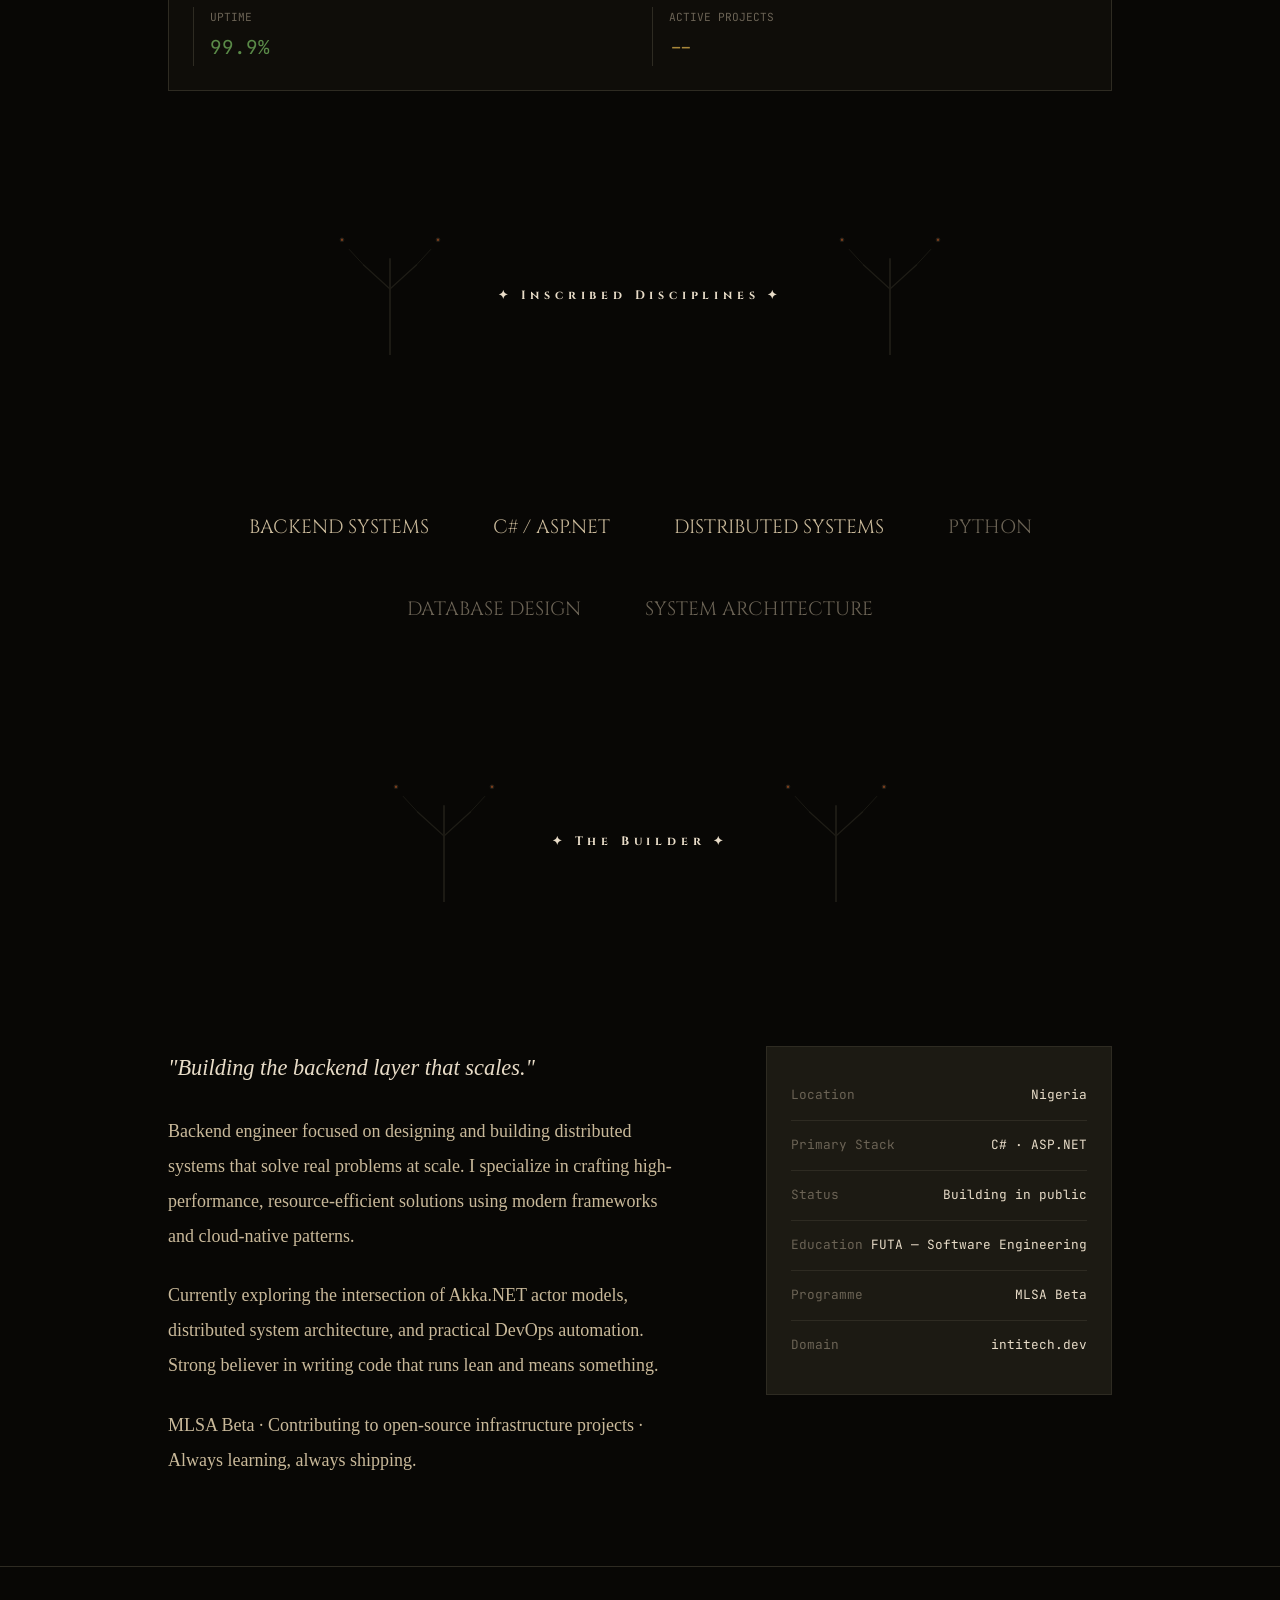
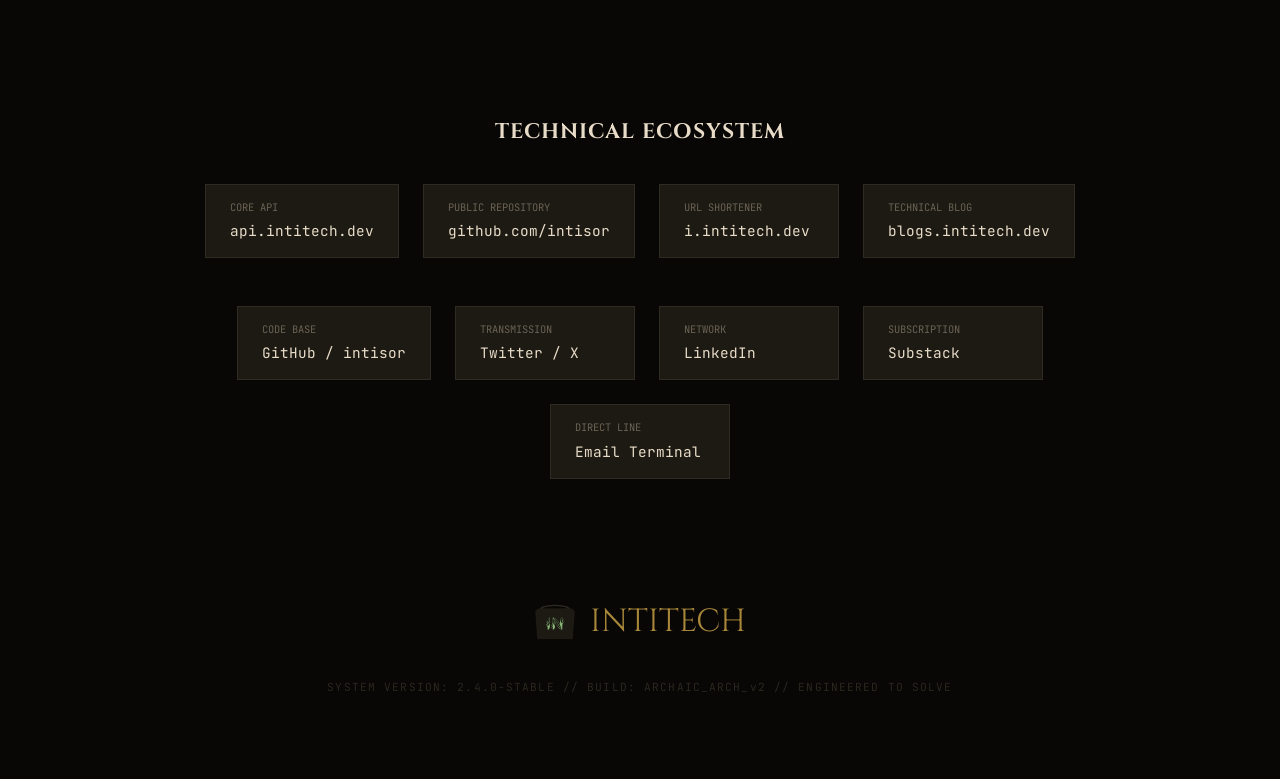
==== commit 7383e38c: "refactor: update personal branding, location details, profile status, and contact info in index.html" ====
--- a/index.html
+++ b/index.html
@@ -3,7 +3,7 @@
 <head>
     <meta charset="UTF-8">
     <meta name="viewport" content="width=device-width, initial-scale=1.0">
-    <title>INTITECH — I build what's needed.</title>
+    <title>INTITECH — Software Developer specialized in low latency applications .</title>
     <meta name="description" content="INTITECH — The personal brand of Abdulawwal Intisor Mawupego. Backend Engineer building fast, resource-efficient systems. Akure, Nigeria.">
     
     <!-- Google Fonts -->
@@ -105,7 +105,7 @@
             <p class="hero-tagline">
                 "I build what's needed."<br>
             </p>
-            <p class="hero-subtag">BUILDING SOLUTIONS TO OUR DAILY PROBLEMS · AKURE, NIGERIA</p>
+            <p class="hero-subtag">BUILDING SOLUTIONS TO OUR DAILY PROBLEMS · NIGERIA, AFRICA </p>
             
             <div class="hero-pulse" id="system-pulse">
                 <div class="pulse-item">
@@ -134,7 +134,7 @@
     <section id="works" class="container">
         <div class="pgrid" id="project-grid">
             <div class="pcard">
-                <div class="ptag">01 · DISTRIBUTED SYSTEMS</div>
+                <!-- <div class="ptag">01 · DISTRIBUTED SYSTEMS</div>
                 <h3 class="pname">Akka.NET Cluster</h3>
                 <p class="pdesc">High-performance actor-based system for building scalable, fault-tolerant distributed applications with built-in clustering and persistence.</p>
                 <div class="pstack">
@@ -145,10 +145,10 @@
                 <div class="pfooter">
                     <div class="pmet">↗ 24 stars · 5 forks</div>
                     <div class="pwork mono">Active</div>
-                </div>
+                </div> -->
             </div>
             <div class="pcard">
-                <div class="ptag">02 · COMPUTER VISION</div>
+                <!-- <div class="ptag">02 · COMPUTER VISION</div>
                 <h3 class="pname">AI Capture Pipeline</h3>
                 <p class="pdesc">Real-time visual recognition system for pattern detection and classification in proximity-based environments using PyTorch.</p>
                 <div class="pstack">
@@ -159,10 +159,10 @@
                 <div class="pfooter">
                     <div class="pmet">↗ 18 stars · 3 forks</div>
                     <div class="pwork mono">Production</div>
-                </div>
+                </div> -->
             </div>
             <div class="pcard">
-                <div class="ptag">03 · URL ORCHESTRATION</div>
+                <!-- <div class="ptag">03 · URL ORCHESTRATION</div>
                 <h3 class="pname">SmallURL Engine</h3>
                 <p class="pdesc">Enterprise-grade link redirection service with embedded analytics, MLSA attribution, and high-throughput request handling.</p>
                 <div class="pstack">
@@ -173,7 +173,7 @@
                 <div class="pfooter">
                     <div class="pmet">↗ 12 stars · 2 forks</div>
                     <div class="pwork mono">Live</div>
-                </div>
+                </div> -->
             </div>
         </div>
 
@@ -236,12 +236,12 @@
                 <p class="about-opening">"Building the backend layer that scales."</p>
                 <p>Backend engineer focused on designing and building distributed systems that solve real problems at scale. I specialize in crafting high-performance, resource-efficient solutions using modern frameworks and cloud-native patterns.</p>
                 <p>Currently exploring the intersection of Akka.NET actor models, distributed system architecture, and practical DevOps automation. Strong believer in writing code that runs lean and means something.</p>
-                <p>MLSA Alpha · Contributing to open-source infrastructure projects · Always learning, always shipping.</p>
+                <p>MLSA Beta · Contributing to open-source infrastructure projects · Always learning, always shipping.</p>
             </div>
             <div class="about-meta" id="about-meta-list">
                 <div class="ameta-row">
                     <span class="ameta-label">Location</span>
-                    <span class="ameta-val">Akure, Nigeria</span>
+                    <span class="ameta-val">Nigeria</span>
                 </div>
                 <div class="ameta-row">
                     <span class="ameta-label">Primary Stack</span>
@@ -257,7 +257,7 @@
                 </div>
                 <div class="ameta-row">
                     <span class="ameta-label">Programme</span>
-                    <span class="ameta-val">MLSA Alpha</span>
+                    <span class="ameta-val">MLSA Beta</span>
                 </div>
                 <div class="ameta-row">
                     <span class="ameta-label">Domain</span>
@@ -310,7 +310,7 @@
                     <span class="e-label">Subscription</span>
                     <span class="e-url">Substack</span>
                 </a>
-                <a href="mailto:hello@intitech.dev" class="endpoint-link">
+                <a href="mailto:abdulawwalintisor777@gmail.com" class="endpoint-link">
                     <span class="e-label">Direct Line</span>
                     <span class="e-url">Email Terminal</span>
                 </a>
@@ -330,7 +330,7 @@
 
     <!-- Ticker -->
     <div class="bottom-ticker">
-        SYS <span id="ticker-lat">--</span>ms  MEM 42%  █<span class="cursor"></span>
+        SYS <span id="ticker-lat">--</span>ms  MEM 02%  █<span class="cursor"></span>
     </div>
 
     <script src="script.js"></script>
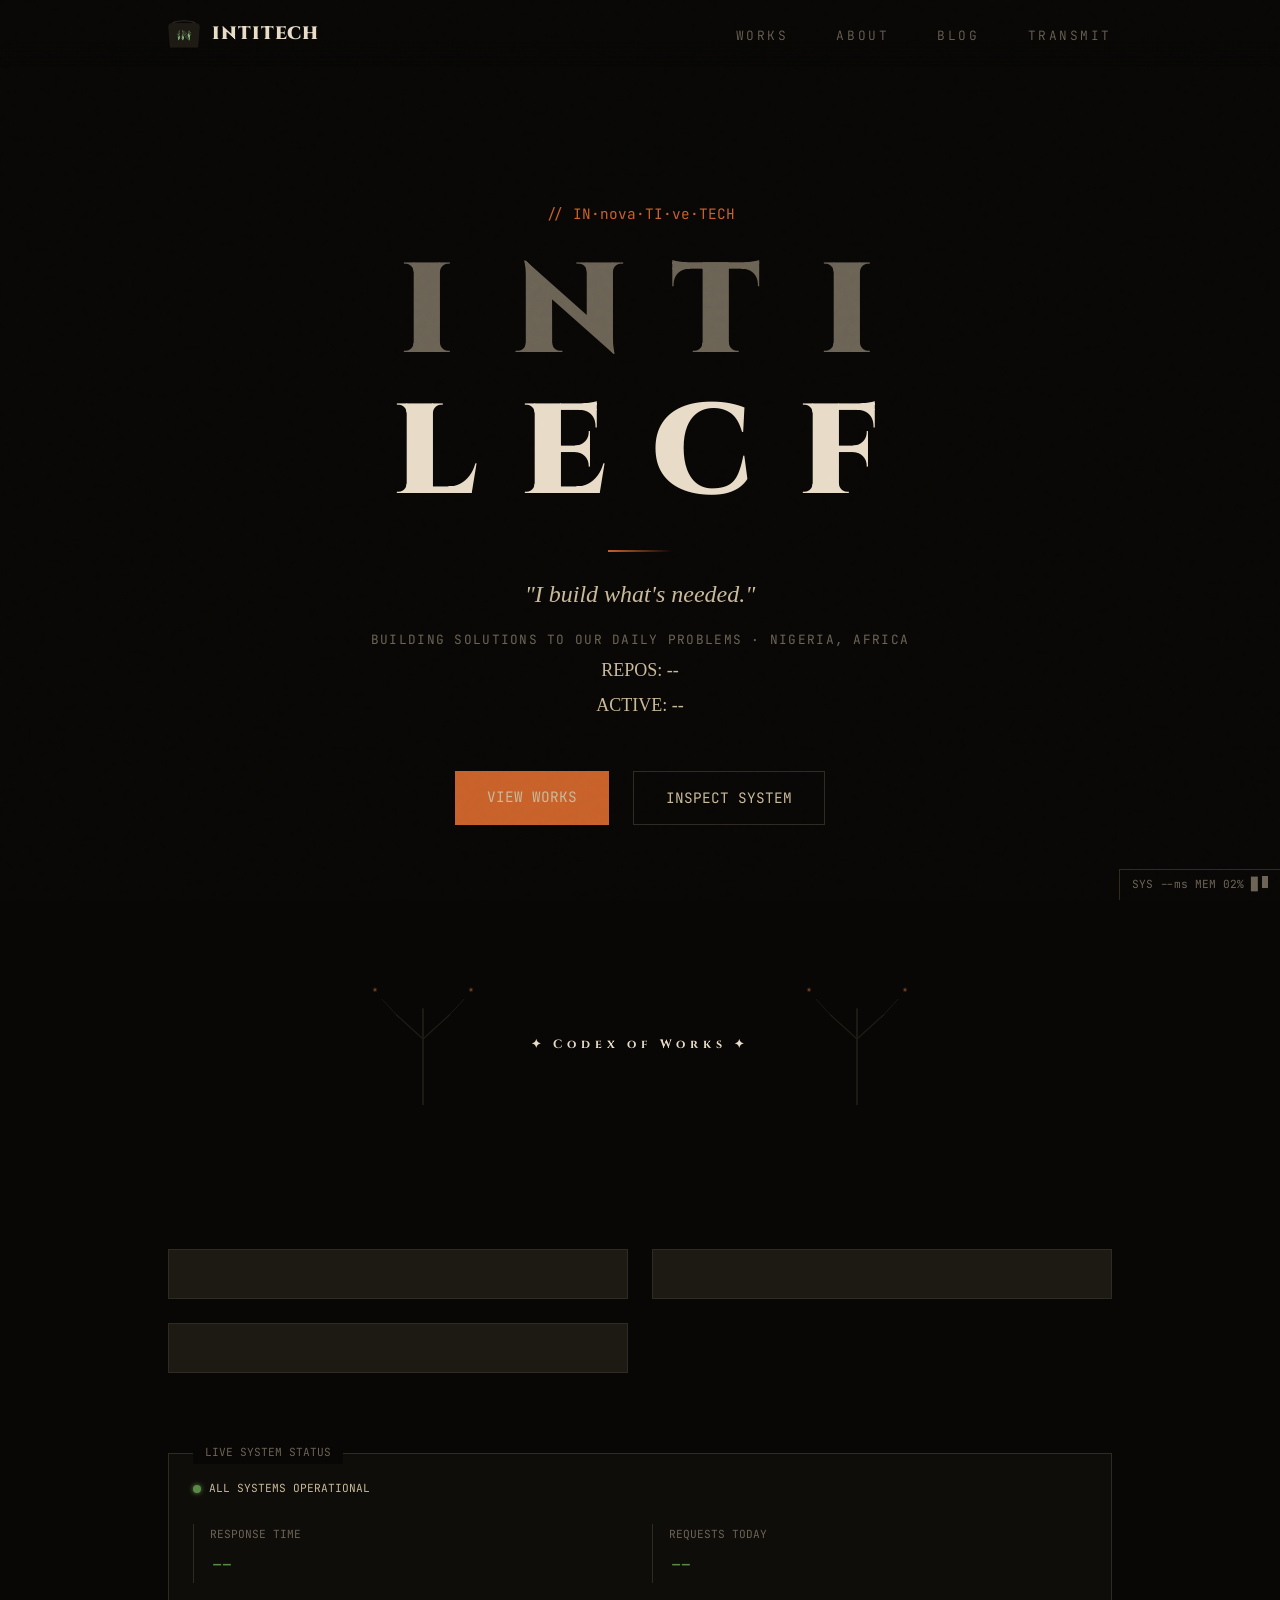
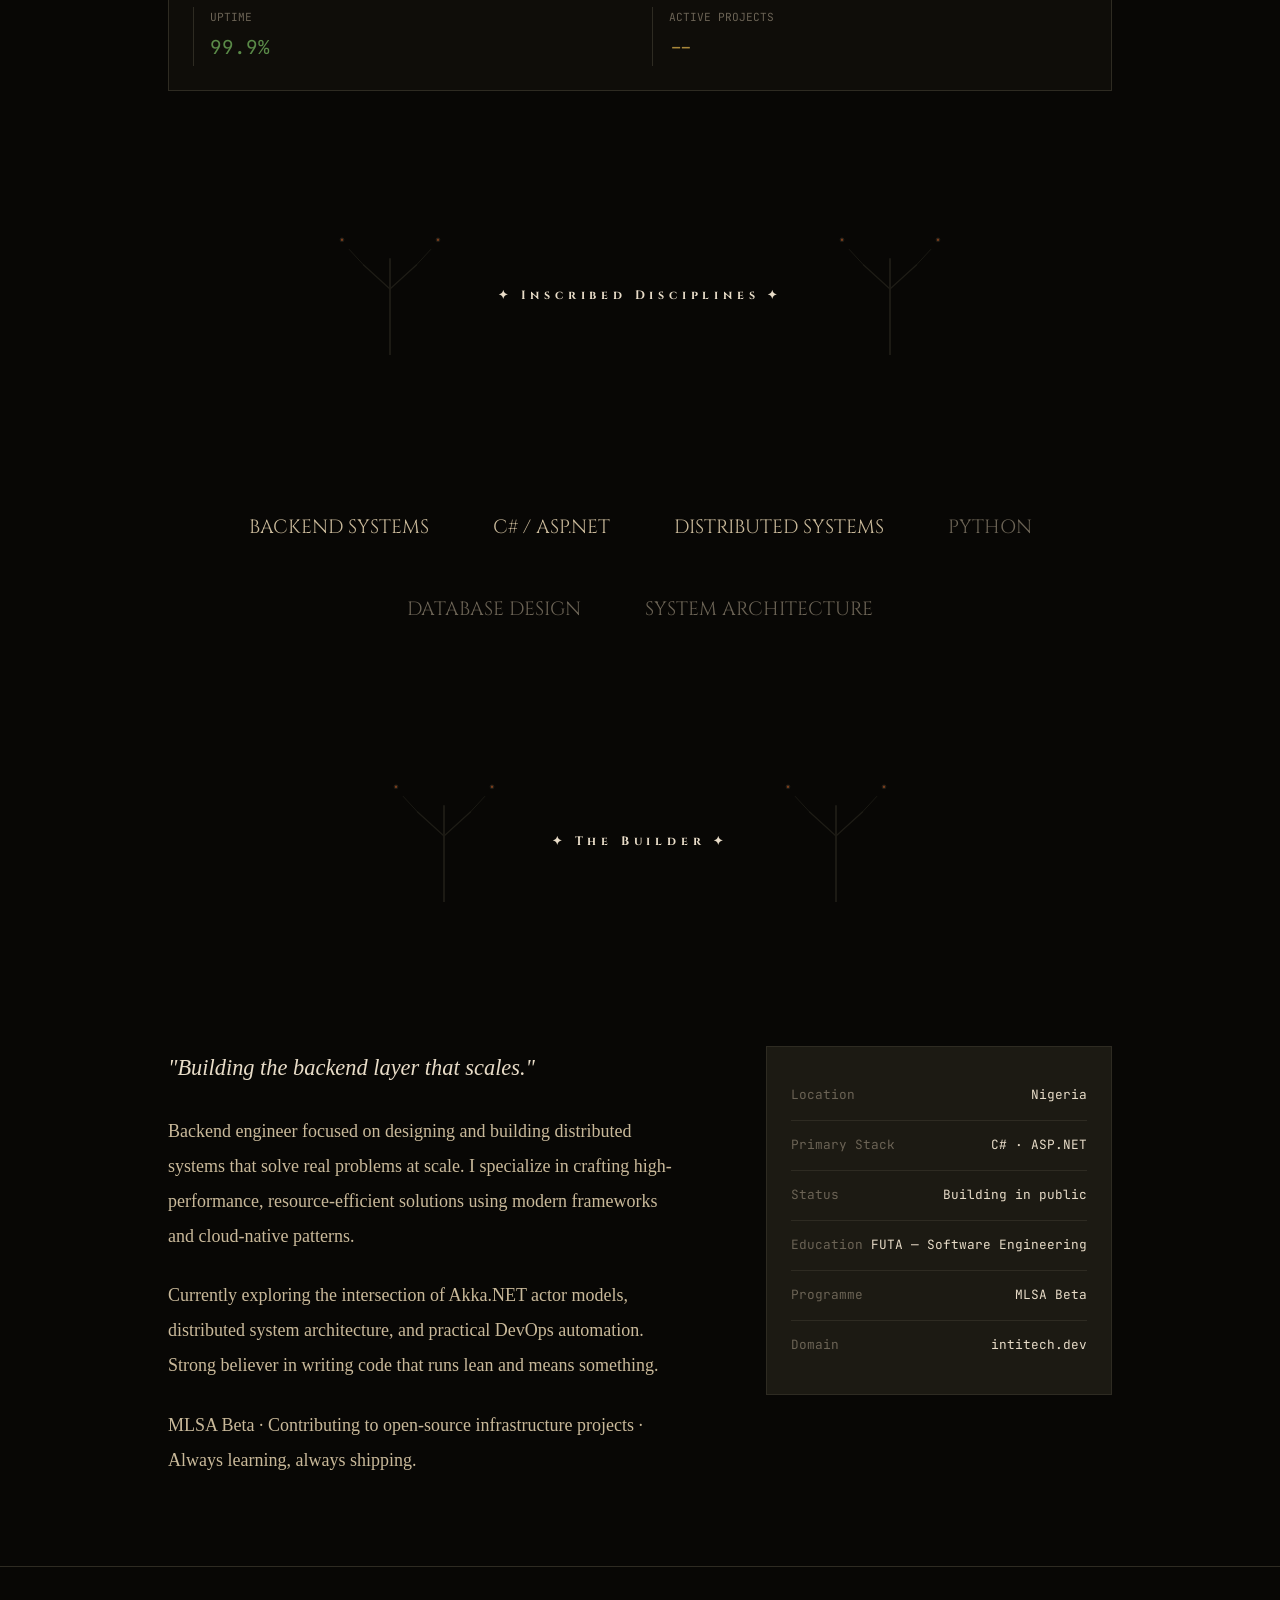
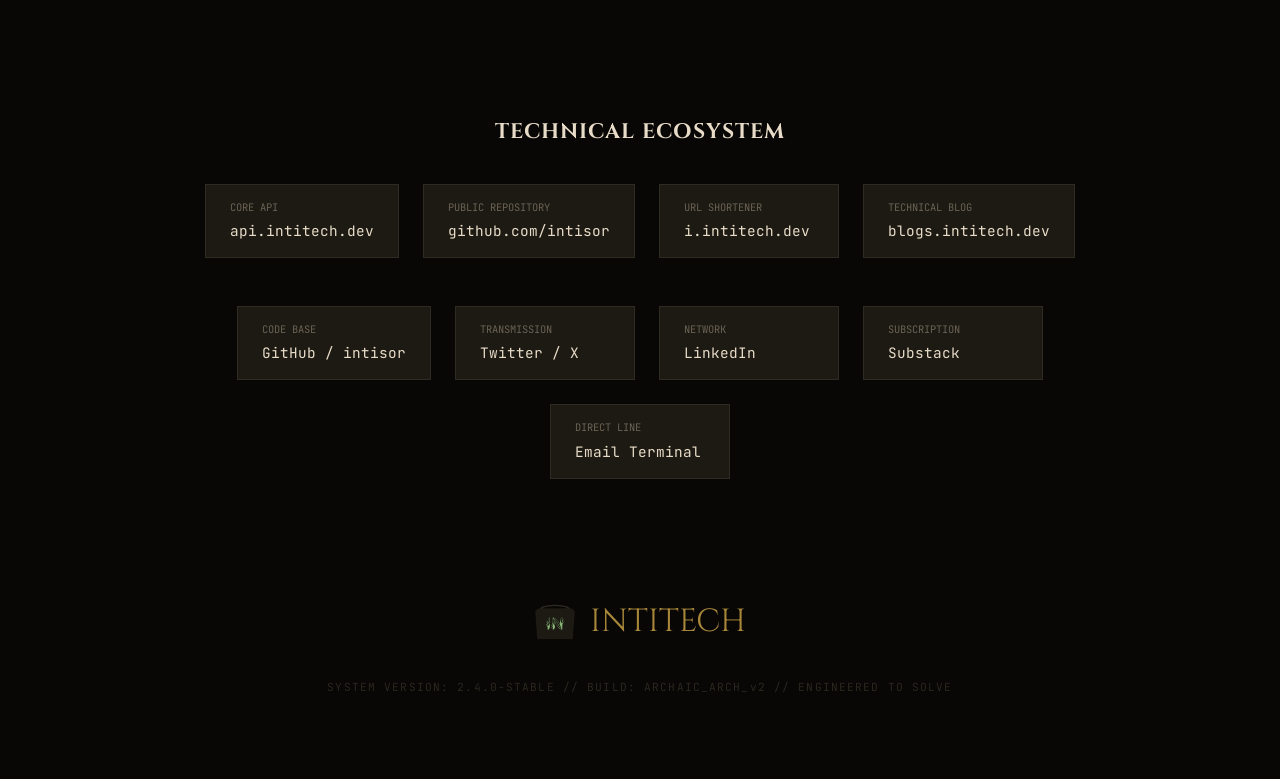
==== commit 3adceee1: "seo: optimize structured schema metadata and input accessibility tags" ====
--- a/index.html
+++ b/index.html
@@ -356,6 +356,25 @@
             "https://linkedin.com/in/intitechdev",
             "https://intitech.substack.com"
           ]
+        },
+        {
+          "@type": "Organization",
+          "@id": "https://intitech.dev/#organization",
+          "name": "IntiTech",
+          "url": "https://intitech.dev",
+          "logo": "https://intitech.dev/favicon.svg",
+          "founder": {
+            "@id": "https://intitech.dev/#person"
+          }
+        },
+        {
+          "@type": "WebSite",
+          "@id": "https://intitech.dev/#website",
+          "name": "IntiTech",
+          "url": "https://intitech.dev",
+          "publisher": {
+            "@id": "https://intitech.dev/#organization"
+          }
         }
       ]
     }
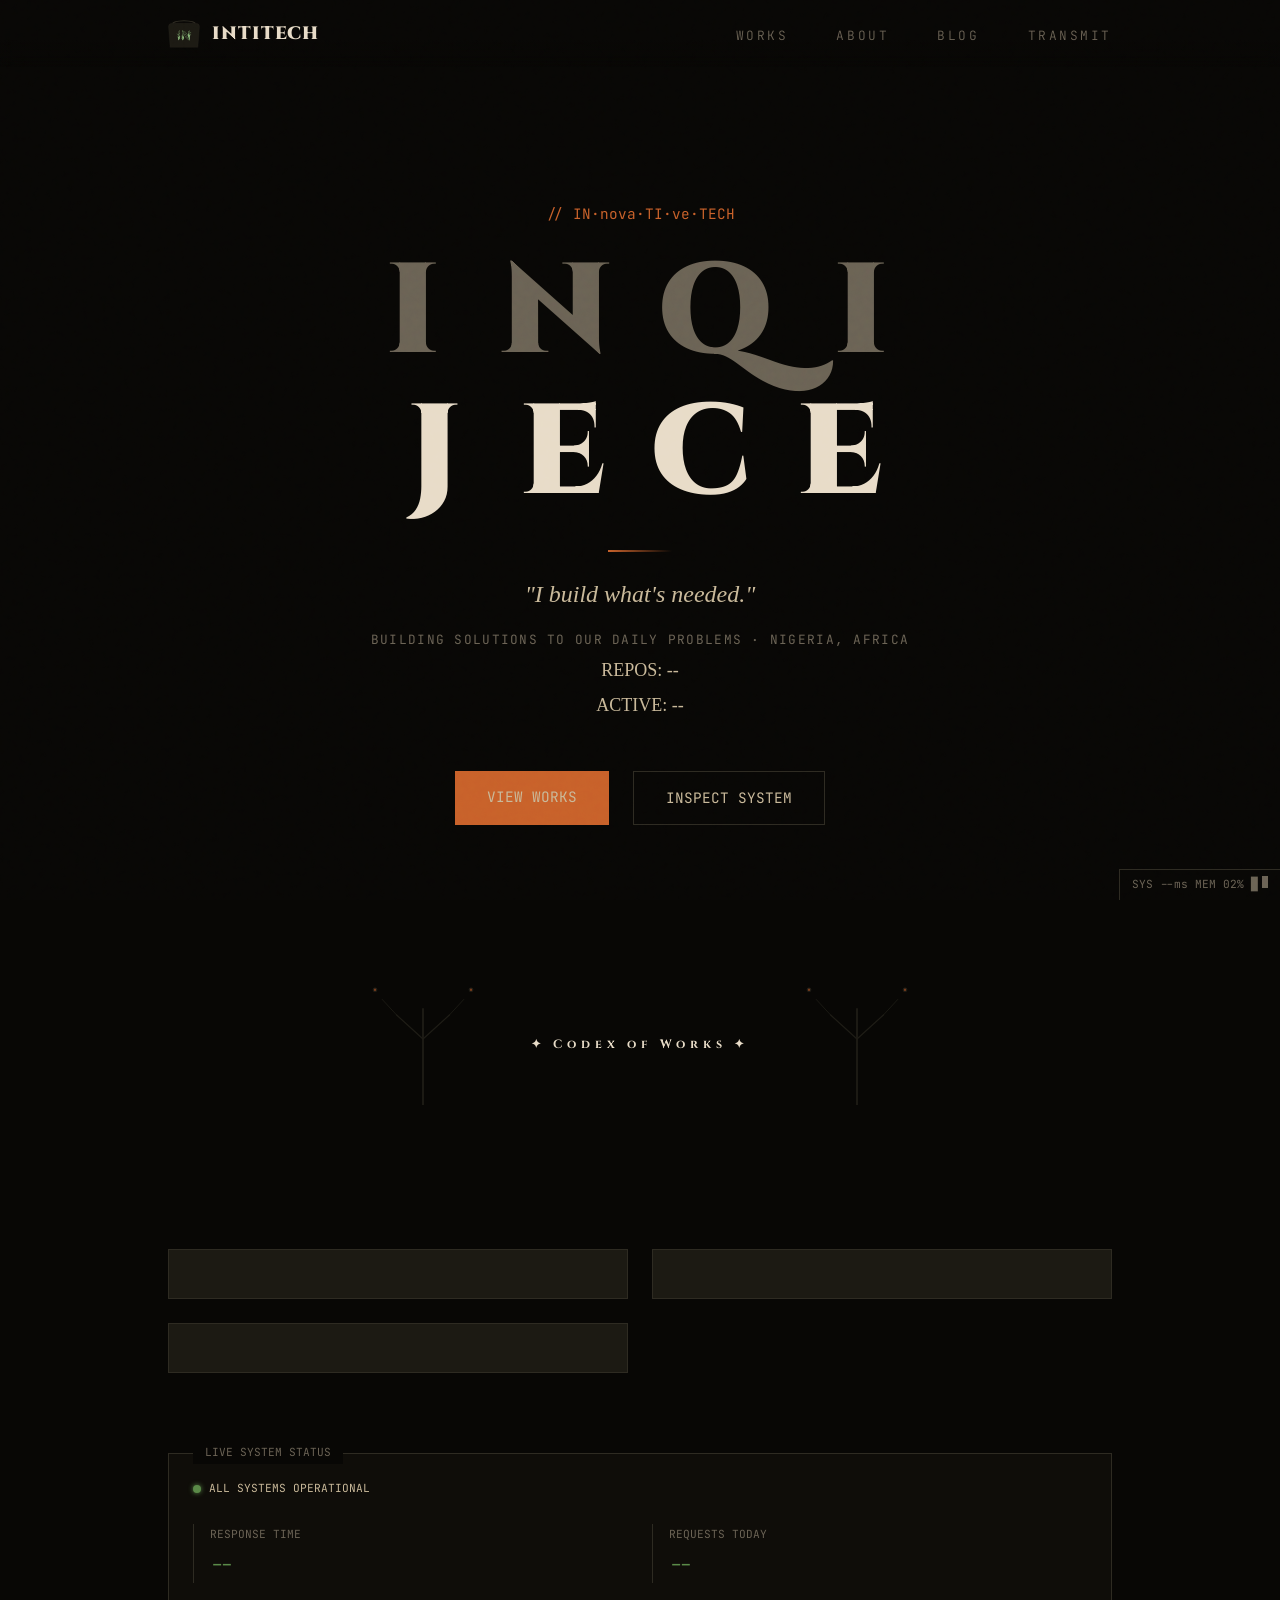
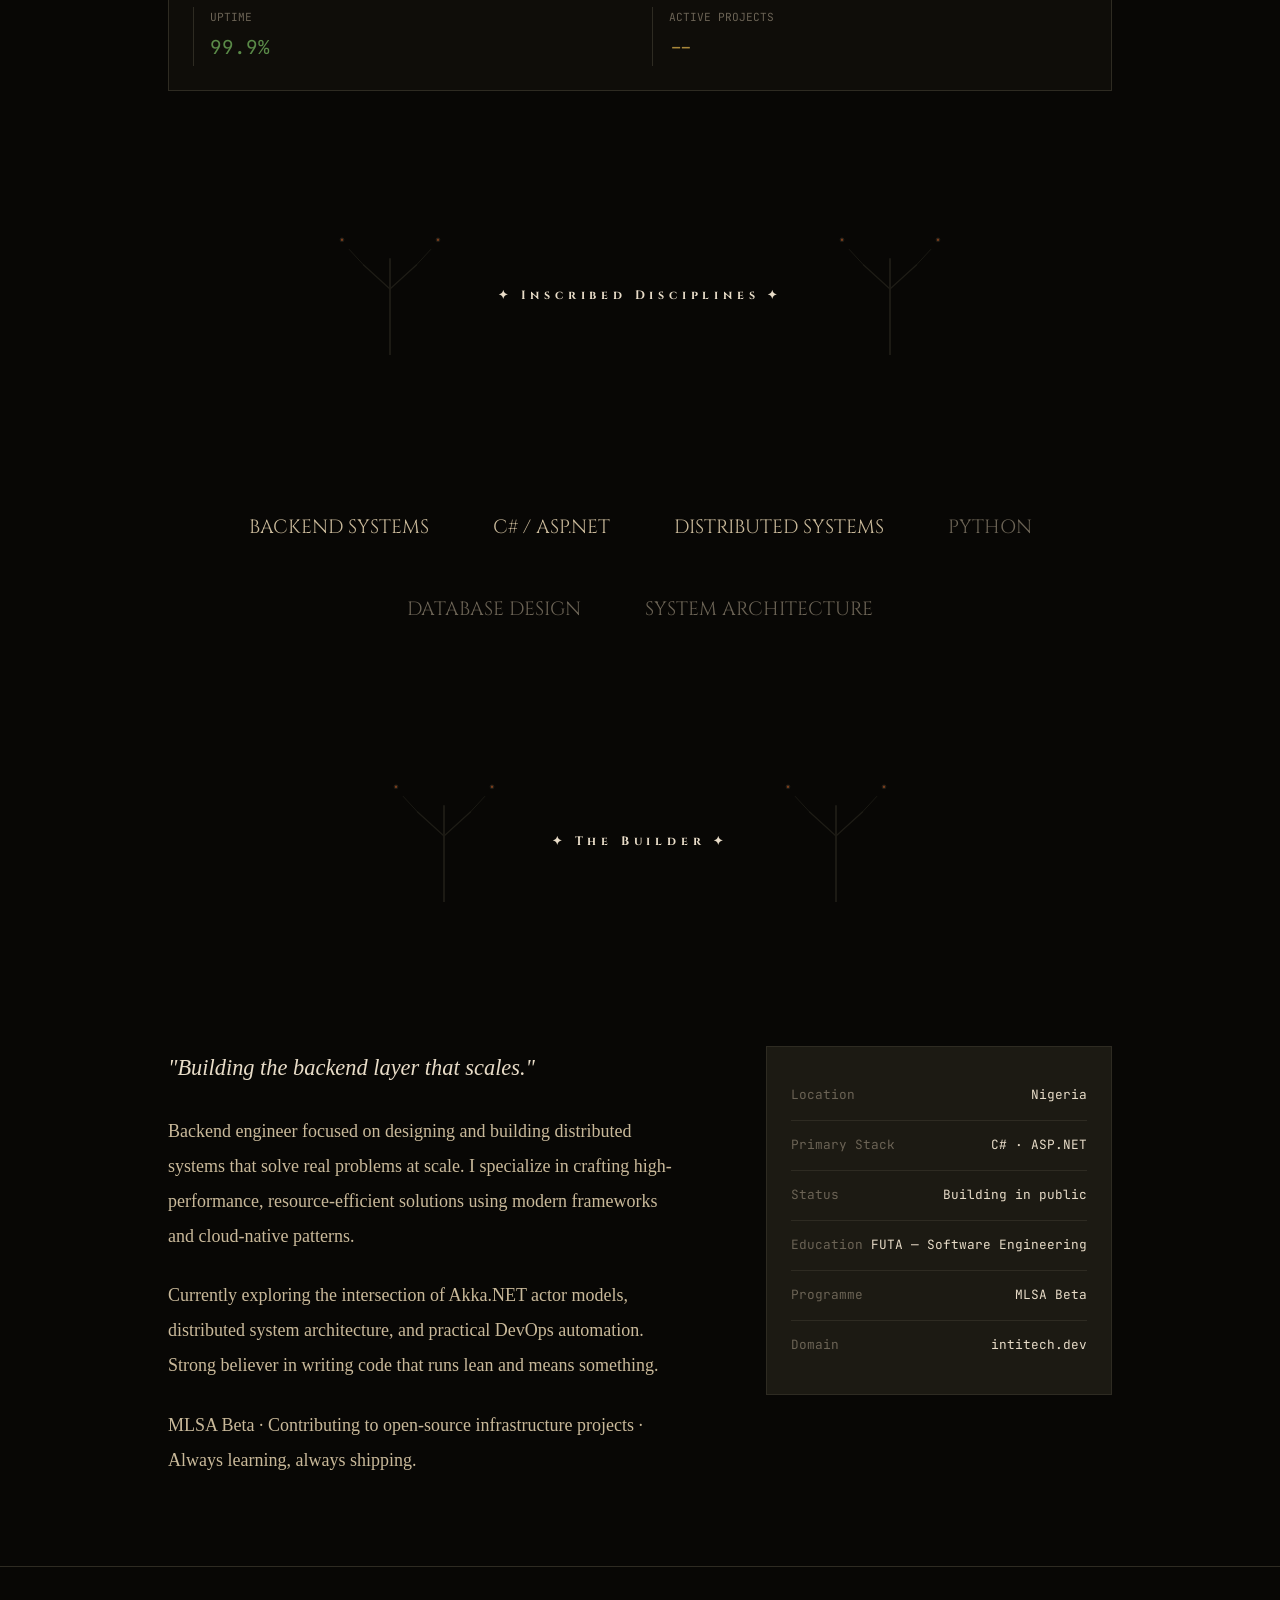
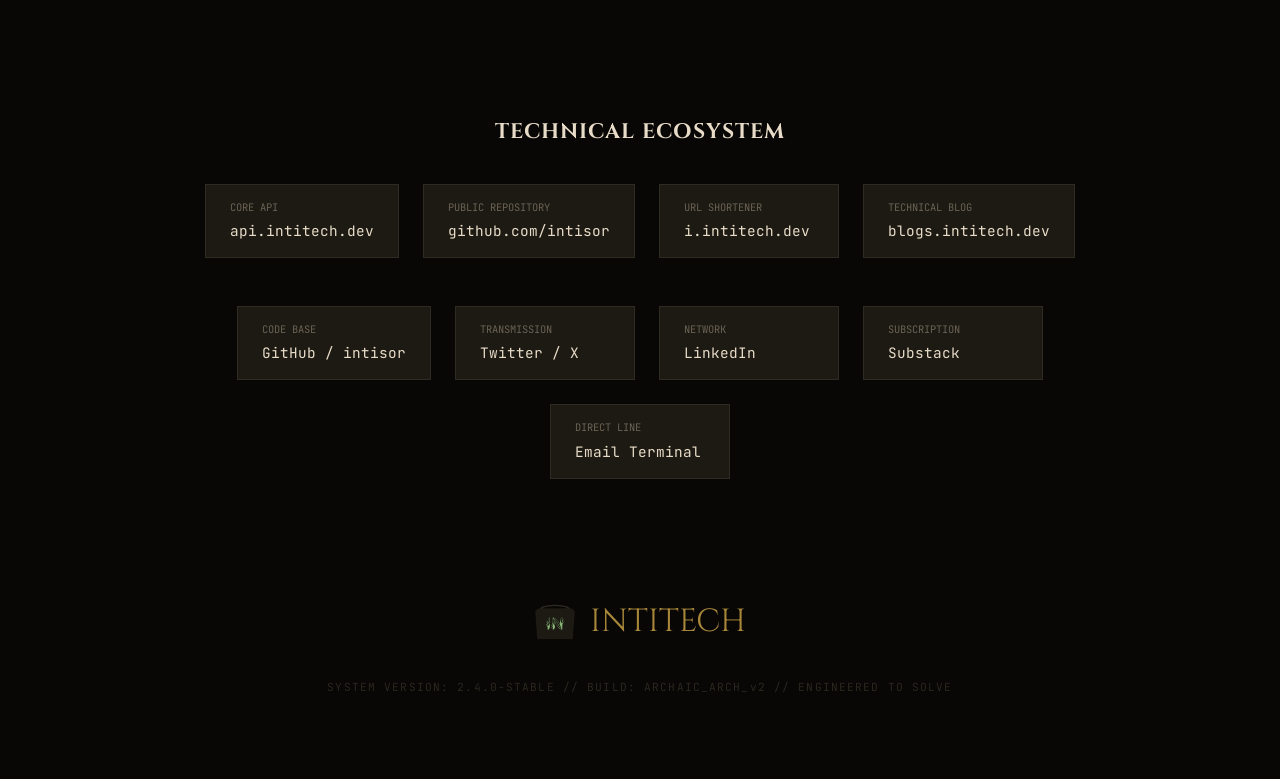
==== commit e883abcd: "seo: shorten title tag to meet search engine length limits" ====
--- a/index.html
+++ b/index.html
@@ -3,7 +3,7 @@
 <head>
     <meta charset="UTF-8">
     <meta name="viewport" content="width=device-width, initial-scale=1.0">
-    <title>INTITECH — Software Developer specialized in low latency applications .</title>
+    <title>INTITECH — Low-Latency Systems Developer</title>
     <meta name="description" content="INTITECH — The personal brand of Abdulawwal Intisor Mawupego. Backend Engineer building fast, resource-efficient systems. Akure, Nigeria.">
     
     <!-- Google Fonts -->
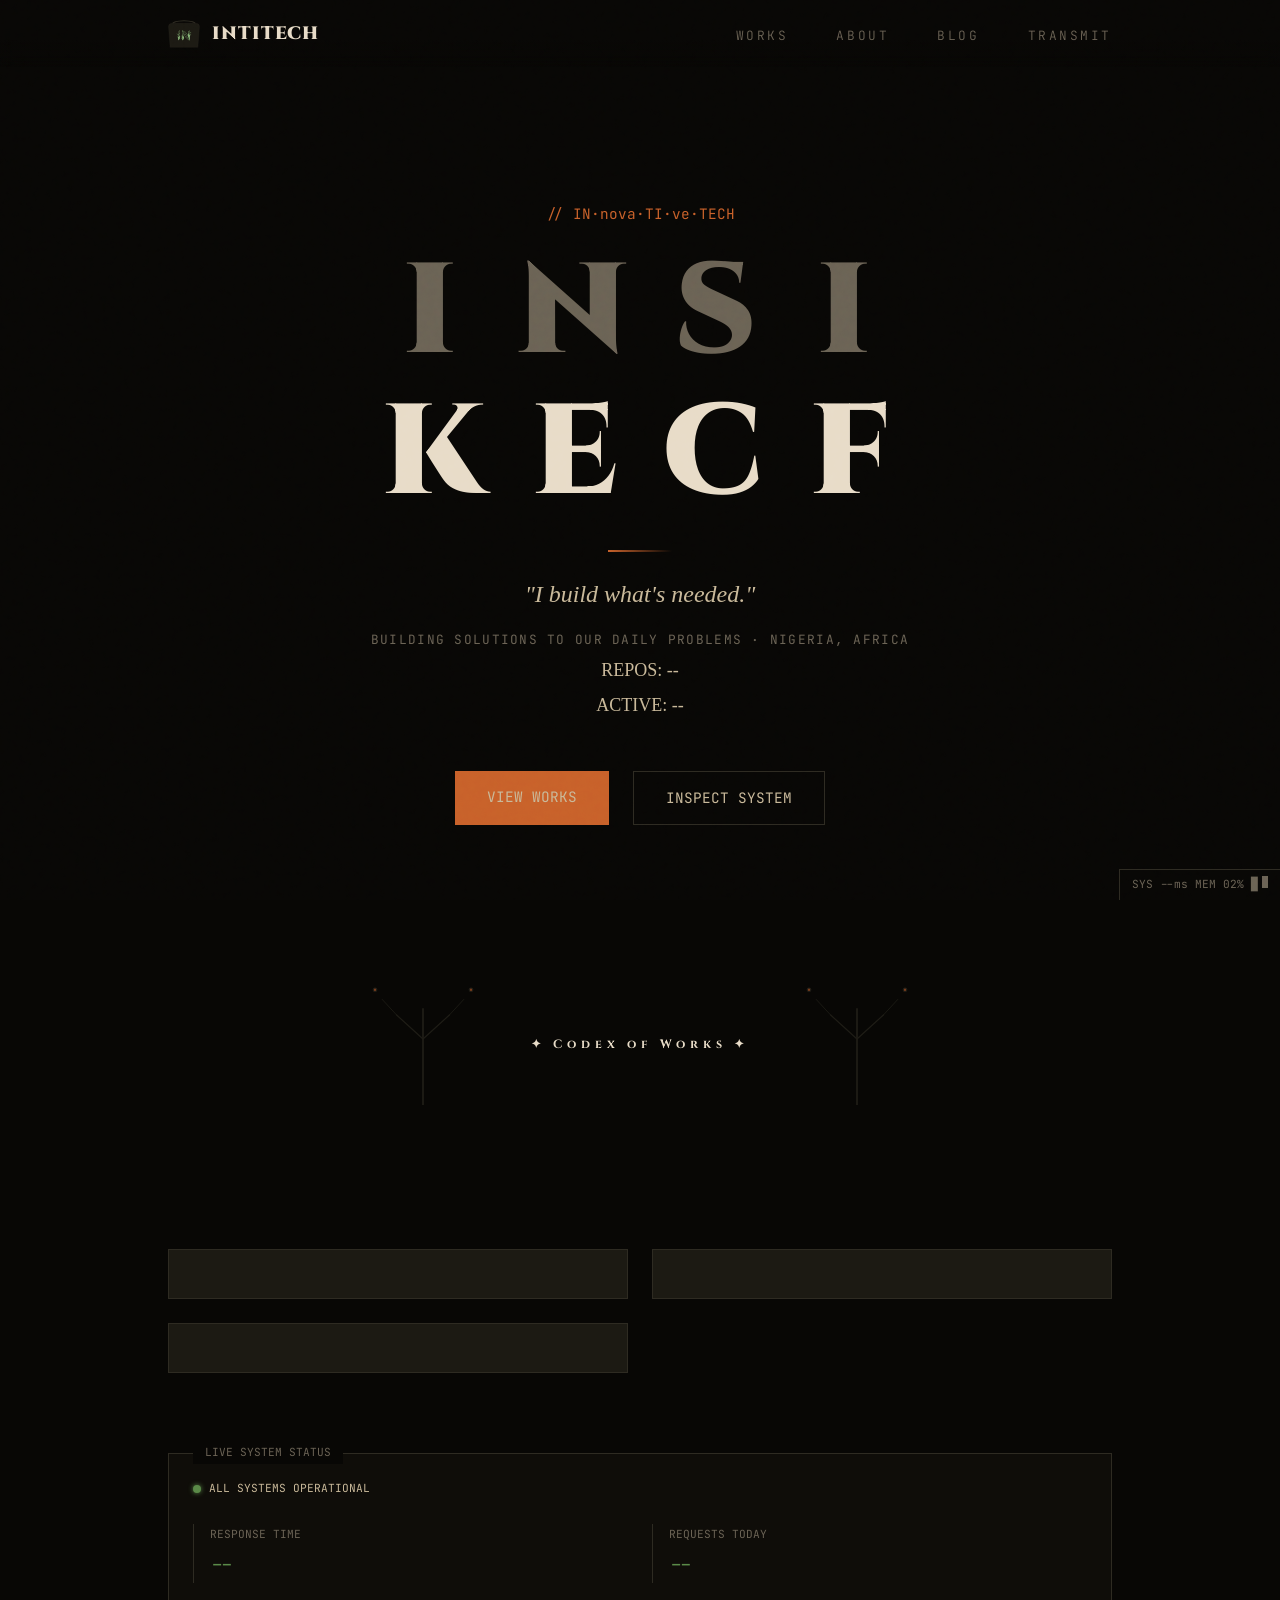
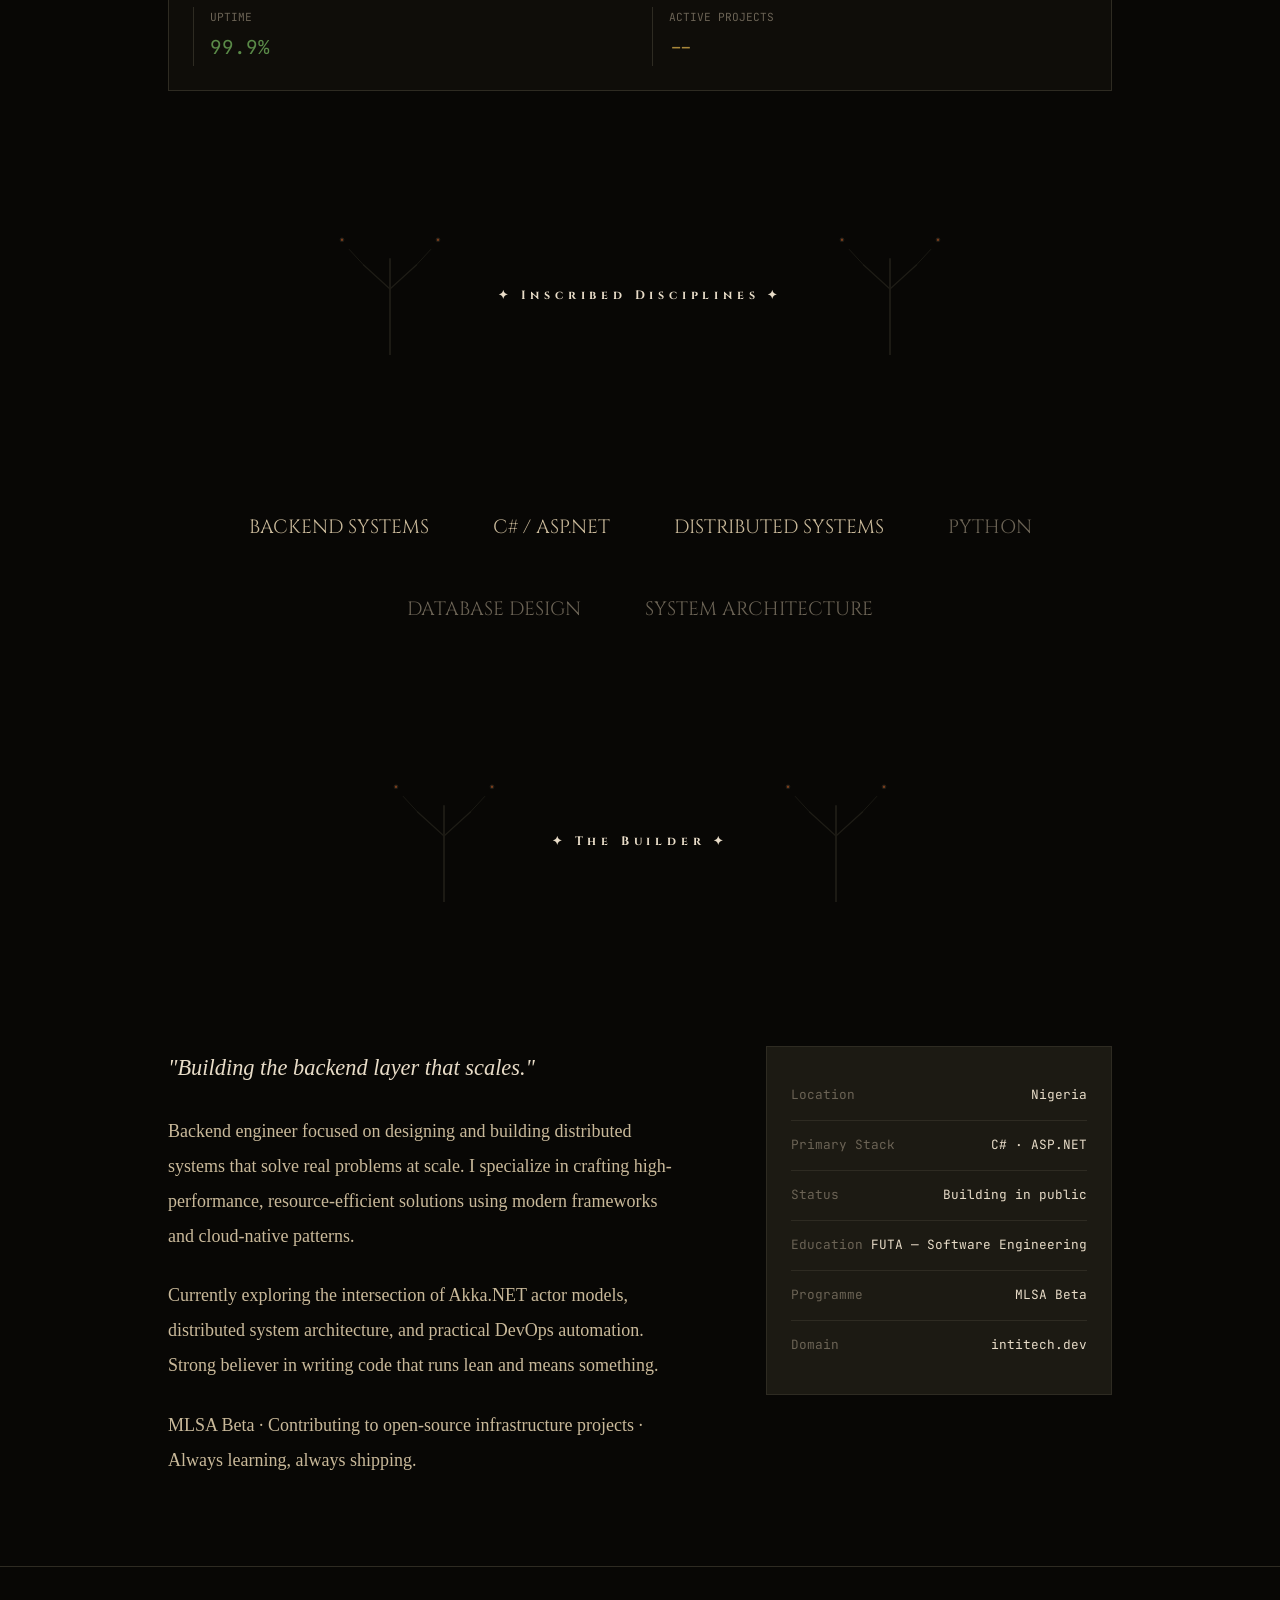
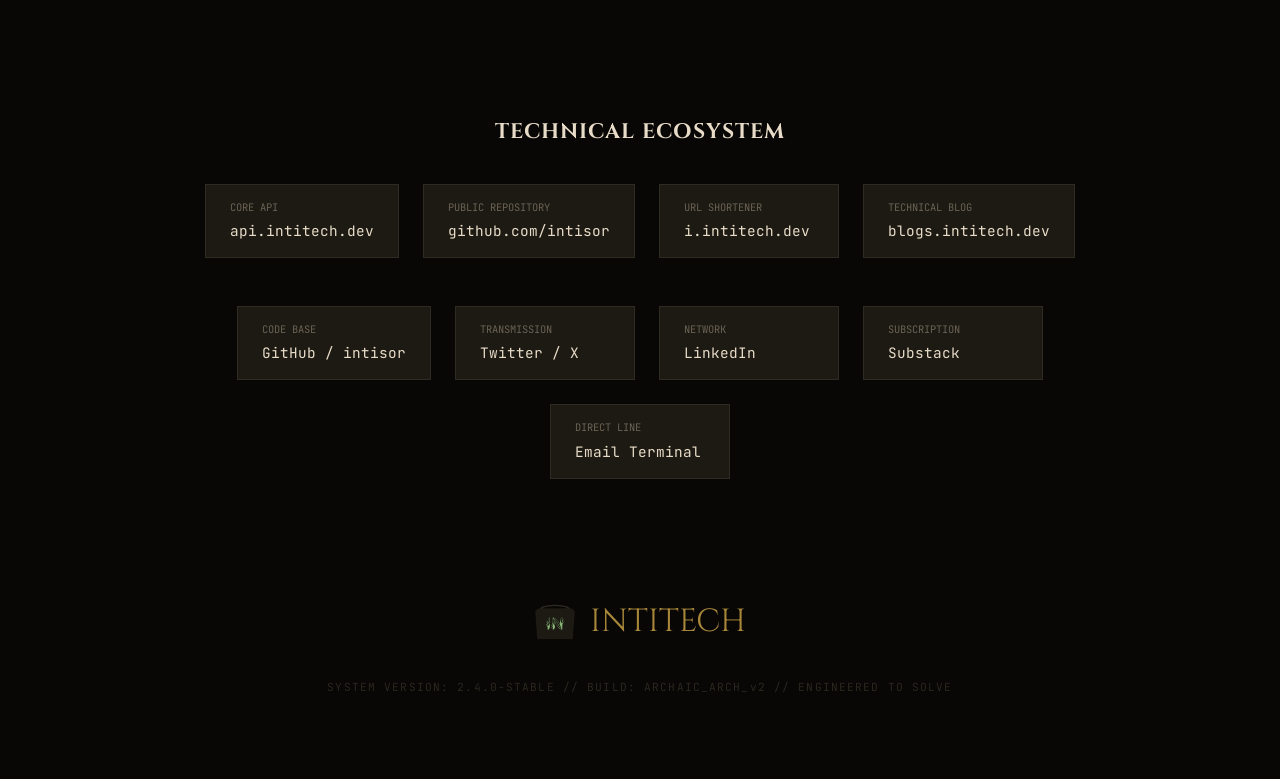
==== commit 560308ff: "fix(encoding): replace unicode em-dashes with standard hyphens in all title tags to resolve display " ====
--- a/index.html
+++ b/index.html
@@ -3,7 +3,7 @@
 <head>
     <meta charset="UTF-8">
     <meta name="viewport" content="width=device-width, initial-scale=1.0">
-    <title>INTITECH — Low-Latency Systems Developer</title>
+    <title>INTITECH - Low-Latency Systems Developer</title>
     <meta name="description" content="INTITECH — The personal brand of Abdulawwal Intisor Mawupego. Backend Engineer building fast, resource-efficient systems. Akure, Nigeria.">
     
     <!-- Google Fonts -->
